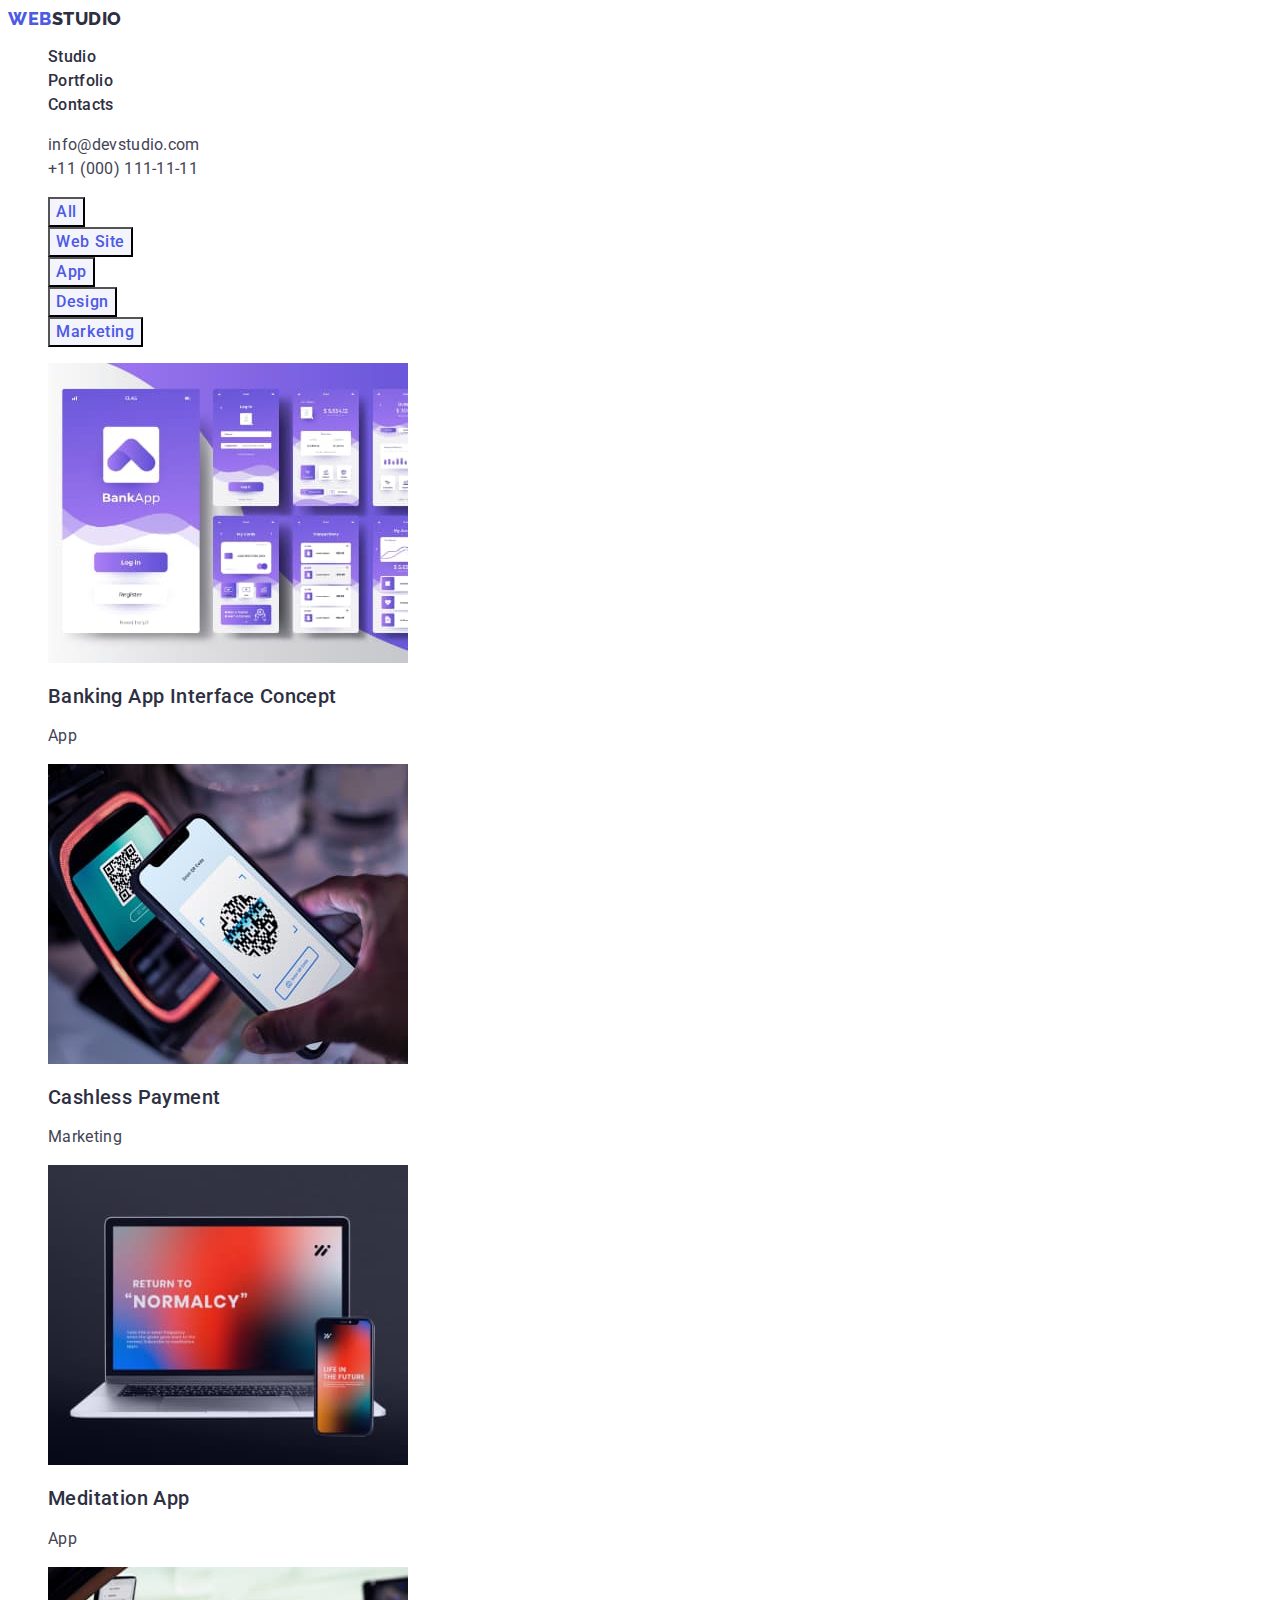
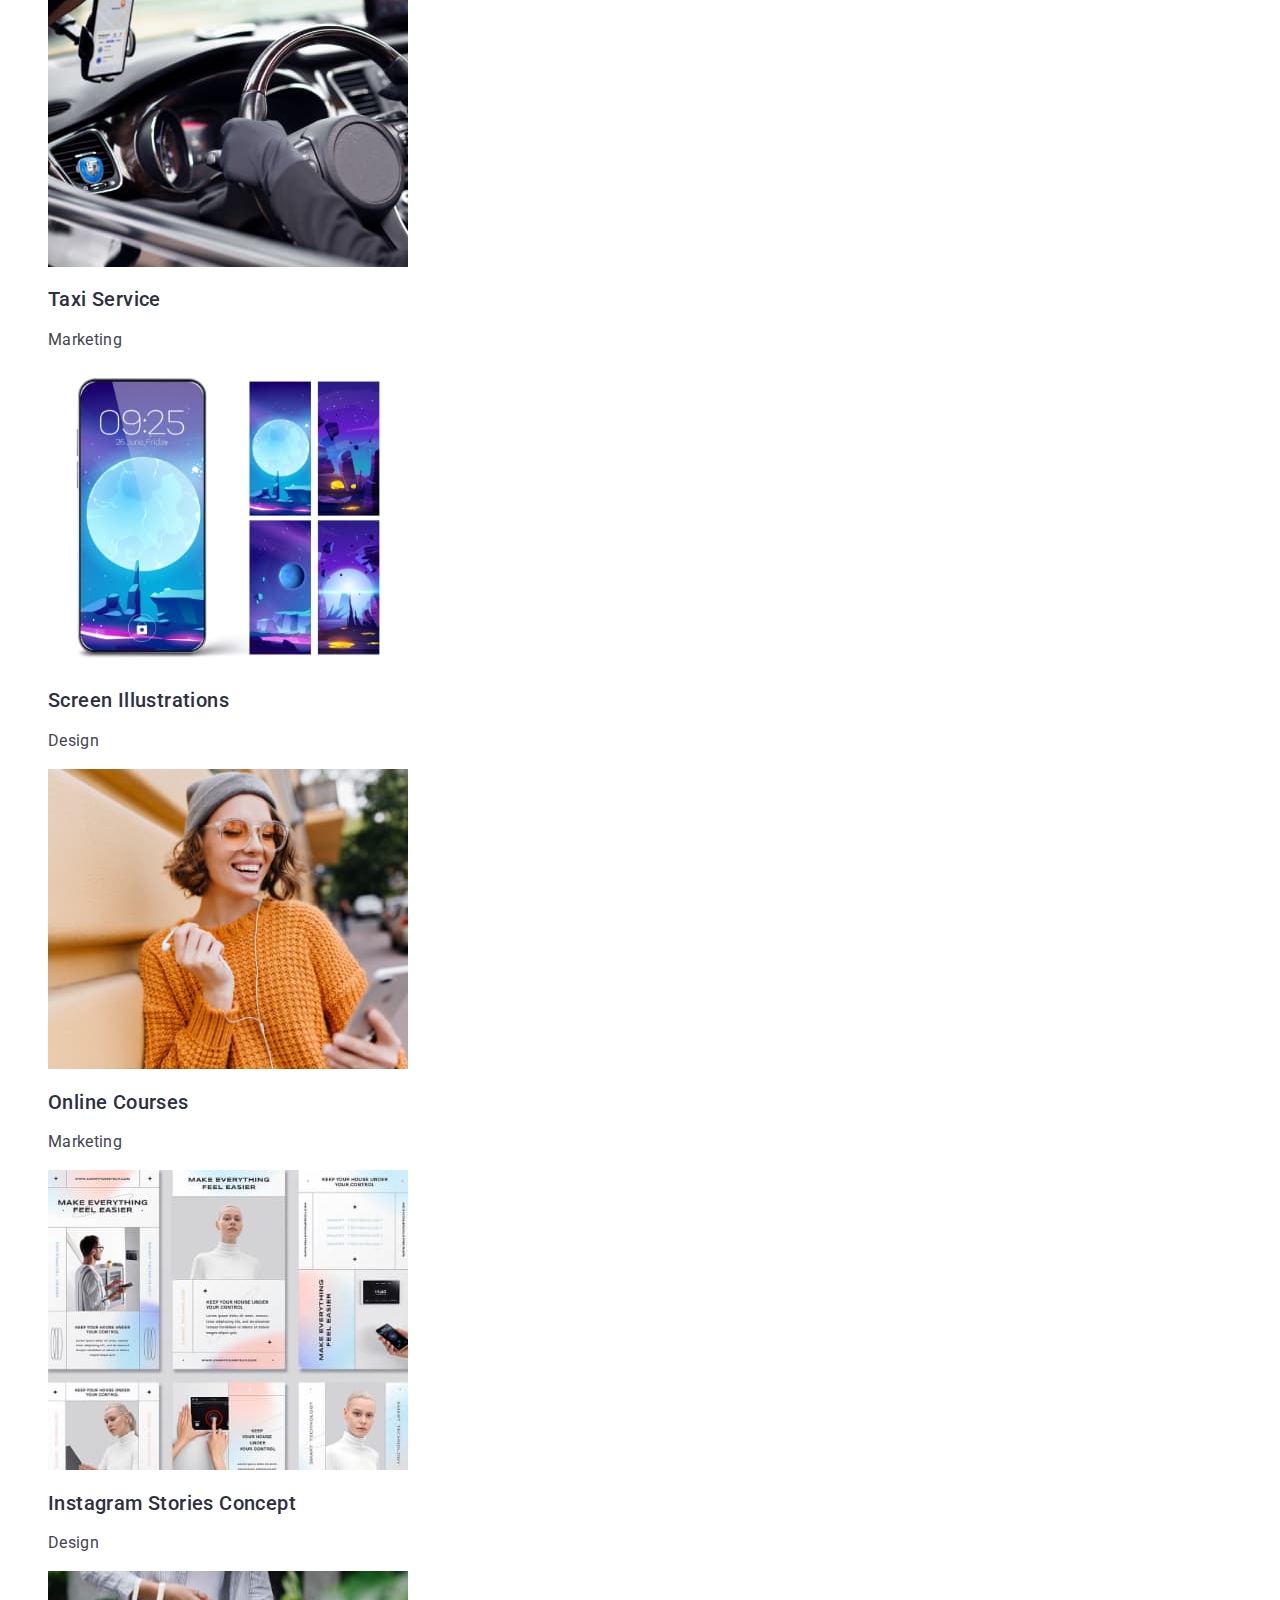
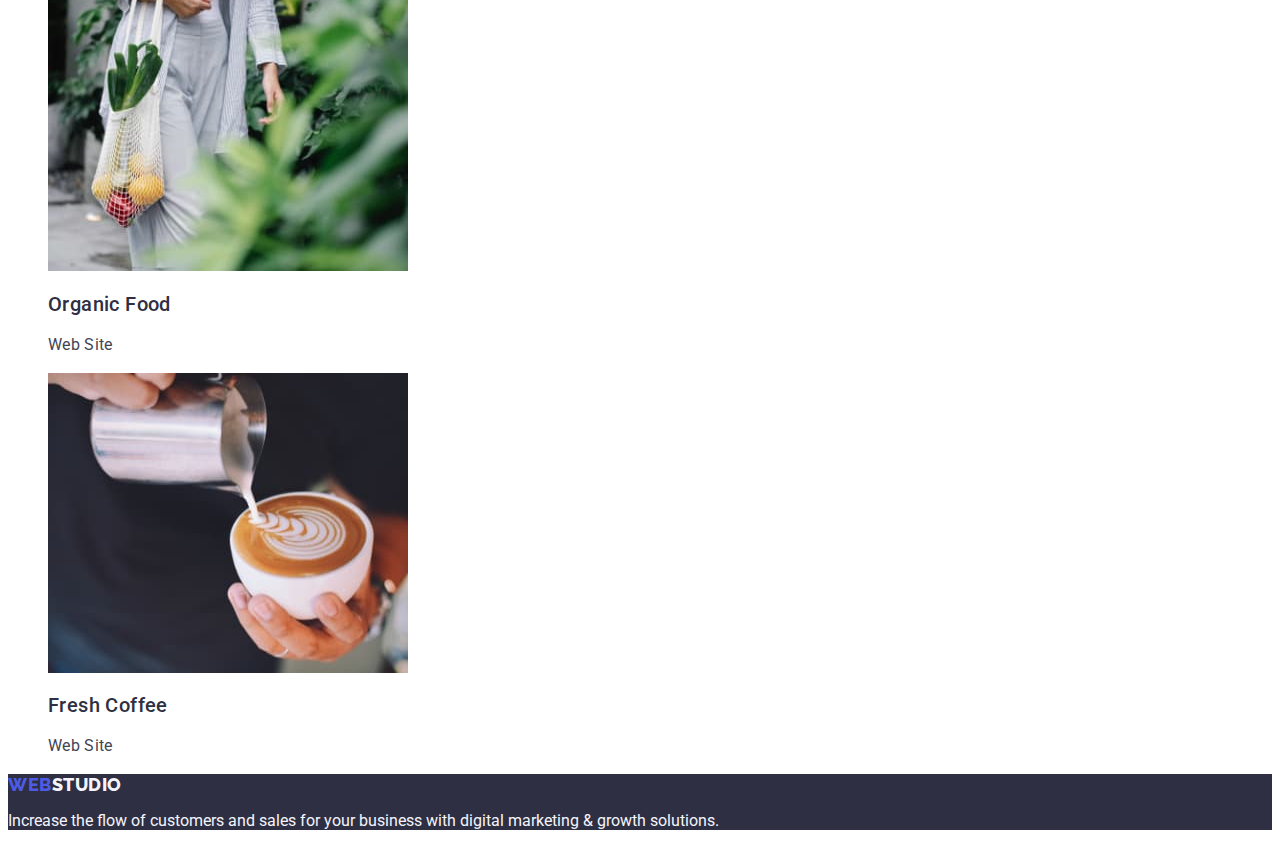
==== portfolio.html @ 3f7d2af2 "Initial commit" ====
<!DOCTYPE html>
<html lang="en">
<head>
    <meta charset="UTF-8">
    <meta http-equiv="X-UA-Compatible" content="IE=edge">
    <meta name="viewport" content="width=device-width, initial-scale=1.0">
    <title>Document</title>

    <link rel="preconnect" href="https://fonts.googleapis.com">
    <link rel="preconnect" href="https://fonts.gstatic.com" crossorigin>
    <link href="https://fonts.googleapis.com/css2?family=Raleway:wght@800&family=Roboto:wght@400;500;700;900&display=swap" rel="stylesheet">
    
    <link rel="stylesheet" href="./css/styles.css">
</head>

<body>

    <header class="page-header">
        <nav class="main-nav">
            <a class="logo-link link" href="./index.html">Web<span class="logo-text">Studio</span></a>

            <ul class="menu-list list">
                <li class="menu-item"><a class="link menu-link" href="./index.html">Studio</a></li>
                <li class="menu-item"><a class="link menu-link" href="./portfolio.html">Portfolio</a></li>
                <li class="menu-item"><a class="link menu-link" href="">Contacts</a></li>
            </ul>
        </nav>

        <address class="addres-list">
            <ul class="list">
                <li><a class="link link-addres" href="mailto:info@devstudio.com">info@devstudio.com</a></li>
                <li><a class="link link-addres" href="tel:+110001111111">+11 (000) 111-11-11</a></li>
            </ul>
        </address>


    </header>



        <main>

            <section class="main-port">

                <h1 class="main-title" hidden>Portfolio</h1>

                <ul class="list">
                    <li class="link">
                        <button type="button" class="but-port ">All</button>
                    </li>
                    <li class="link">
                        <button type="button" class="but-port ">Web Site</button>
                    </li>
                    <li class="link">
                        <button type="button" class="but-port ">App</button>
                    </li>
                    <li class="link">
                        <button type="button" class="but-port ">Design</button>
                    </li>
                    <li class="link">
                        <button type="button" class="but-port ">Marketing</button>
                    </li>
                </ul>

                <ul class="list">
                    
                    <li class="link">
                        <a class="link" href="">
                            <img src="./images/portfolio/bank.jpg" alt="bank-app" width="360" height="300">
                            <h2 class="sub-title-text">Banking App Interface Concept</h2>
                            <p class="par">App</p>
                        </a>
                    </li>                

                    <li  class="link">
                        <a class="link" href="">
                            <img src="./images/portfolio/payment.jpg" alt="nfc-pay" width="360">
                            <h2 class="sub-title-text">Cashless Payment</h2>
                            <p class="par">Marketing</p>
                        </a>
                    </li>

                    <li class="link">
                        <a class="link" href="">
                            <img src="./images/portfolio/laptop.jpg" alt="laptop" width="360">
                            <h2 class="sub-title-text">Meditation App</h2>
                            <p class="par">App</p>
                        </a>
                    </li>

                    <li class="link">
                        <a class="link" href="">
                            <img src="./images/portfolio/car.jpg" alt="car" width="360">
                            <h2 class="sub-title-text">Taxi Service</h2>
                            <p class="par">Marketing</p>
                        </a>
                    </li>

                    <li class="link">
                        <a class="link" href="">
                            <img src="./images/portfolio/screens.jpg" alt="screen" width="360">
                            <h2 class="sub-title-text">Screen Illustrations</h2>
                            <p class="par">Design</p>
                        </a>
                    </li>

                    <li class="link">
                        <a class="link" href="">
                            <img src="./images/portfolio/wooman.jpg" alt="wooman" width="360">
                            <h2 class="sub-title-text">Online Courses</h2>
                            <p class="par">Marketing</p>
                        </a>
                    </li>
                    
                    <li class="link">
                        <a class="link" href="">
                            <img src="./images/portfolio/stories.jpg" alt="stories" width="360">
                            <h2 class="sub-title-text">Instagram Stories Concept</h2>
                            <p class="par">Design</p>
                        </a>
                    </li>

                    <li class="link">
                        <a class="link" href="">
                            <img src="./images/portfolio/food.jpg" alt="organic-food" width="360">
                            <h2 class="sub-title-text">Organic Food</h2>
                            <p class="par">Web Site</p>
                        </a>
                    </li>

                    <li class="link">
                        <a class="link" href="">
                            <img src="./images/portfolio/cofe.jpg" alt="cofee" width="360">
                            <h2 class="sub-title-text">Fresh Coffee</h2>
                            <p class="par">Web Site</p>
                        </a>
                    </li>
                </ul>
            </section>

        </main>

        <footer class="foot">
            <a class="logo-link link" href="./index.html">Web<span class="logotext">Studio</span></a>
            <p class="par-f">Increase the flow of customers and sales for your business with digital marketing & growth
                solutions.</p>
        </footer>

    </body>
</html>
---- css/styles.css ----
.list {
    list-style: none;
} 

.link {
text-decoration: none;
}

body {
    font-family: "Roboto", sans-serif;
    color: #434455;
}

.page-header {

}

.main-nav {

}

.logo-link {
    font-family: "Raleway", sans-serif;
    font-weight: 800;
    font-size: 18px;
    line-height: 1.17;
    letter-spacing: 0.03em;
    text-transform: uppercase;
    color: #4D5AE5;
}

.logo-text {
    color: #2e2f42;
}

.menu-list {

}

.menu-item {
    color: #2e2f42;
    font-weight: 500;
    line-height: 1.5;
    letter-spacing: 0.02em;

}

.menu-link {
    color: #2e2f42;
    
    }

.menu-link:hover,
.menu-link:focus {
    color: #404bbf;
}

.addres-list {
    font-style: normal;
}

.link-addres {
    font-size: 16px;
    line-height: 1.5;
    letter-spacing: 0.02em;
    color: #434455;
    ;
}

.link-addres:hover,
.link-addres:focus {
    color: #404bbf;
}

.hero {
    background-color: #2e2f42;
}

.main-title {
    font-size: 56px;
    line-height: 1.07;
    text-align: center;
    letter-spacing: 0.02em;
    color: #ffffff;
}

.order-btn {
    font-family: "Roboto", sans-serif;
    font-weight: 500;
    font-size: 16px;
    line-height: 1.5;
    letter-spacing: 0.04em;
    color: #ffffff;
    cursor: pointer;
    background: #4D5AE5;
}

.order-btn:hover,
.order-btn:focus {
    color: #404BBF; 
}

.sub-title {
    font-size: 36px;
    line-height: 1.11;
    text-align: center;
    letter-spacing: 0.02em;
    text-transform: capitalize;
    color: #2e2f42;

}

.sub-title-text {
    font-weight: 500;
    font-size: 20px;
    line-height: 1.2;
    letter-spacing: 0.02em;
    color: #2e2f42;
}

.par {
    font-size: 16px;
    line-height: 1.5;
    letter-spacing: 0.02em;
    color: #434455;
}

.section-team {
    background-color: #F4F4FD
}

.list-team {
    background-color: #FFFFFF
}

.foot {
    background-color: #2e2f42;
}

.logotext {
    color: #f4f4fd;
}

.par-f {
    color: #f4f4fd;
}

.main-port {

}

.but-port {
    font-family: "Roboto", sans-serif;
    font-weight: 500;
    font-size: 16px;
    line-height: 1.5;
    letter-spacing: 0.04em;
    color: #4d5ae5;
    cursor: pointer;
    background-color: #F4F4FD;
}

.but-port:hover,
.but-port:focus {
    color: #FFFFFF;
    background-color: #404BBF;
}
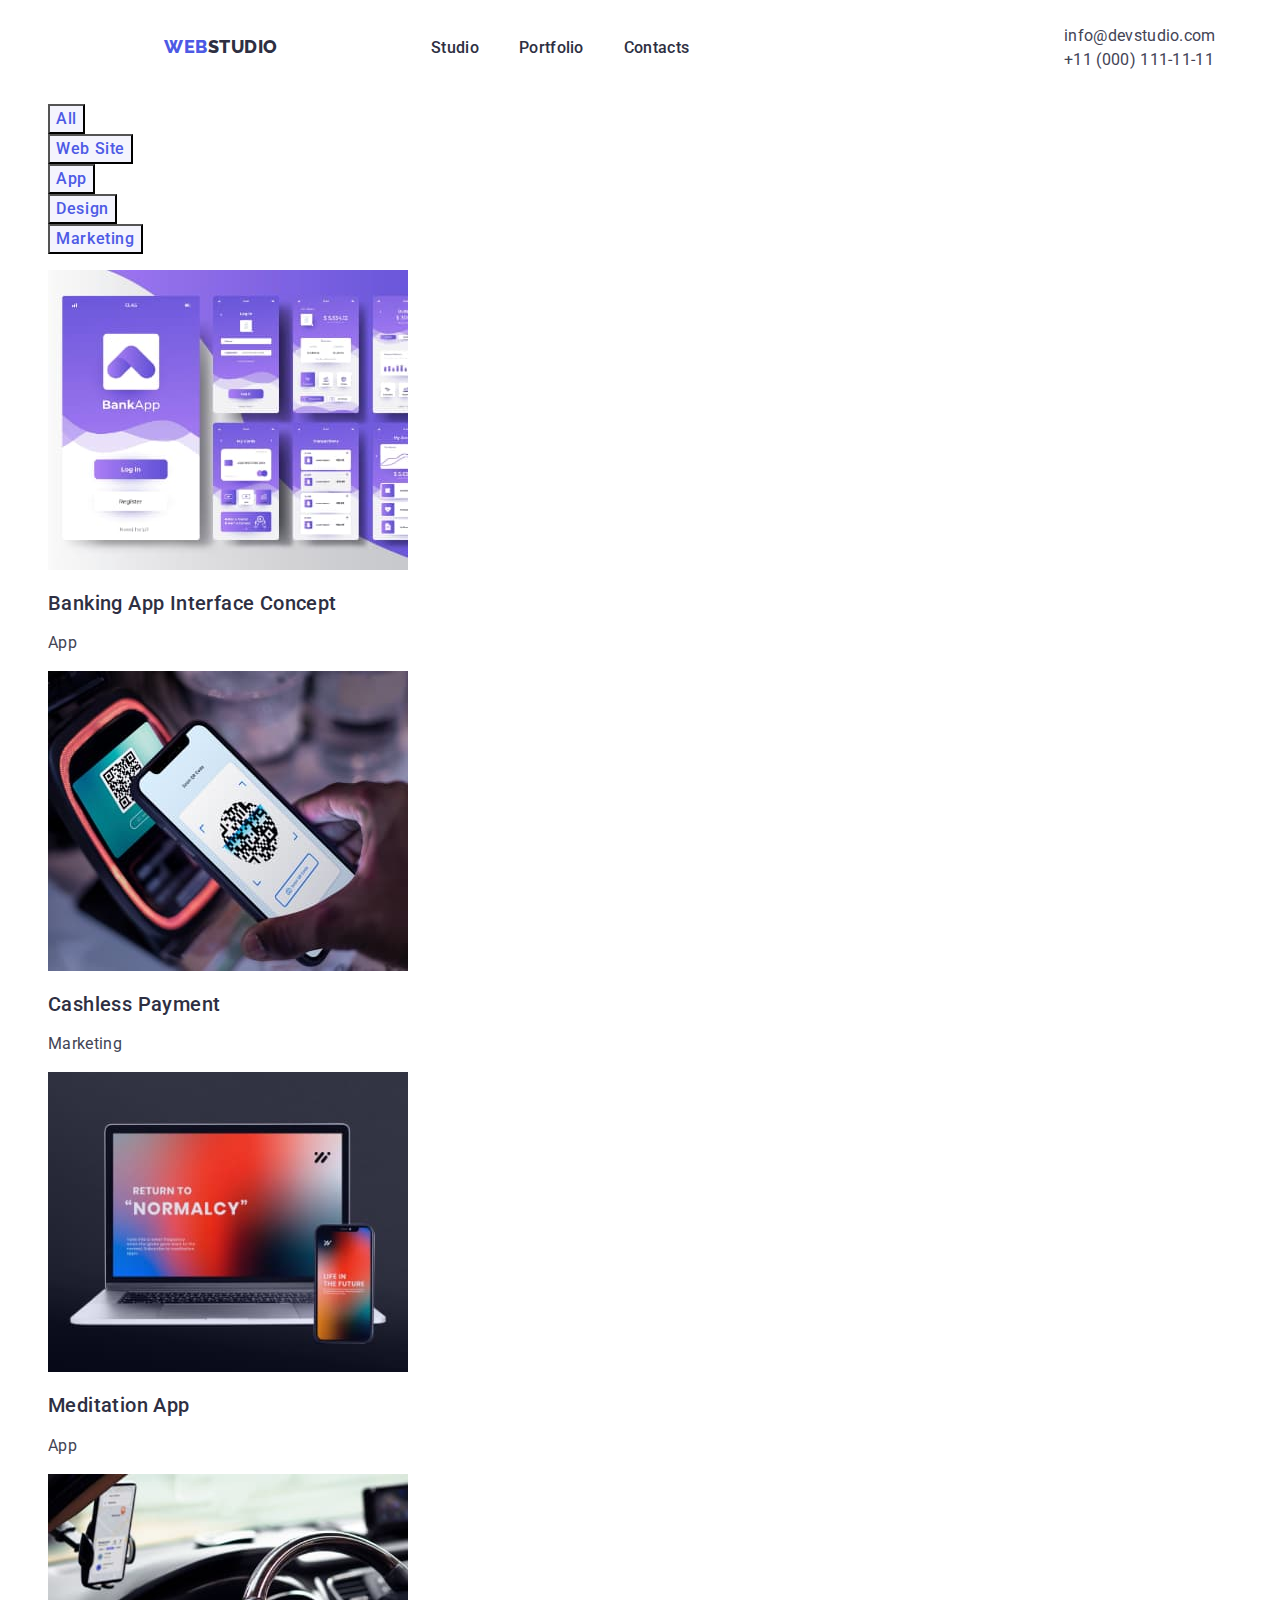
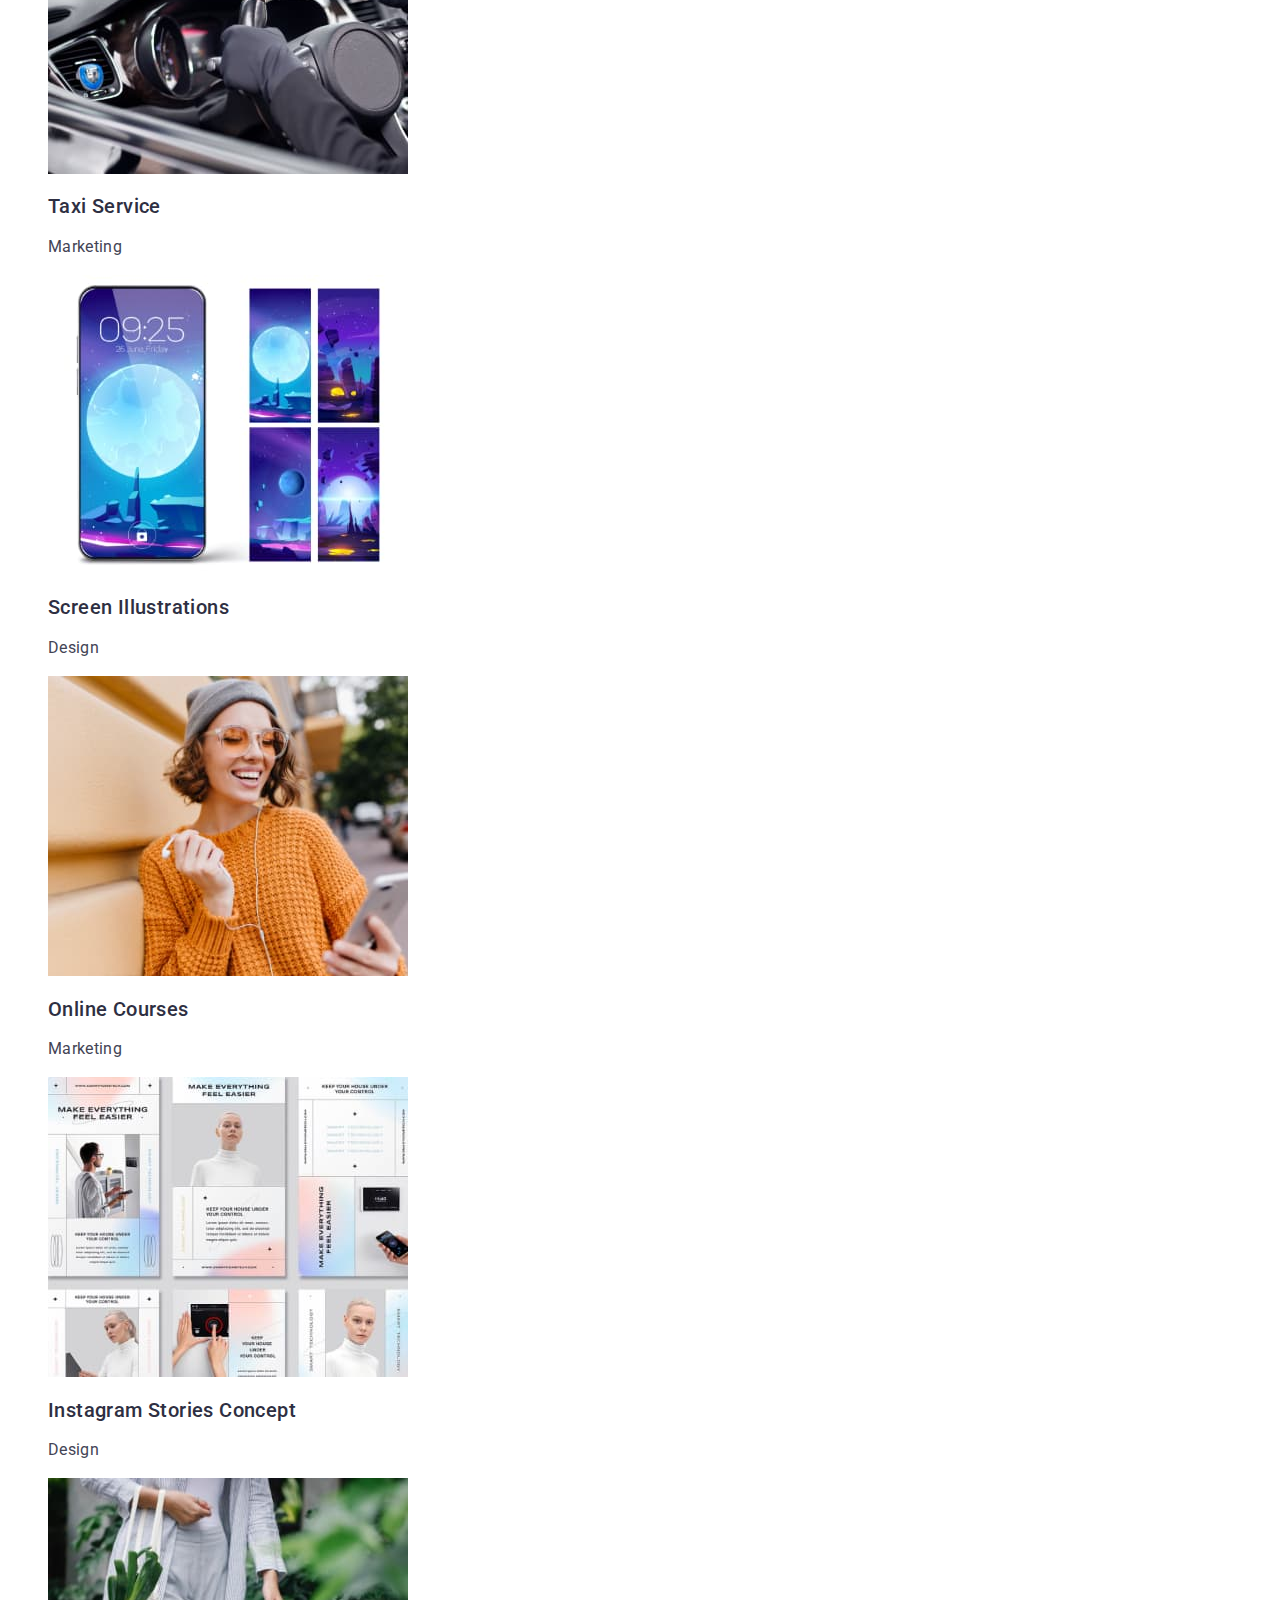
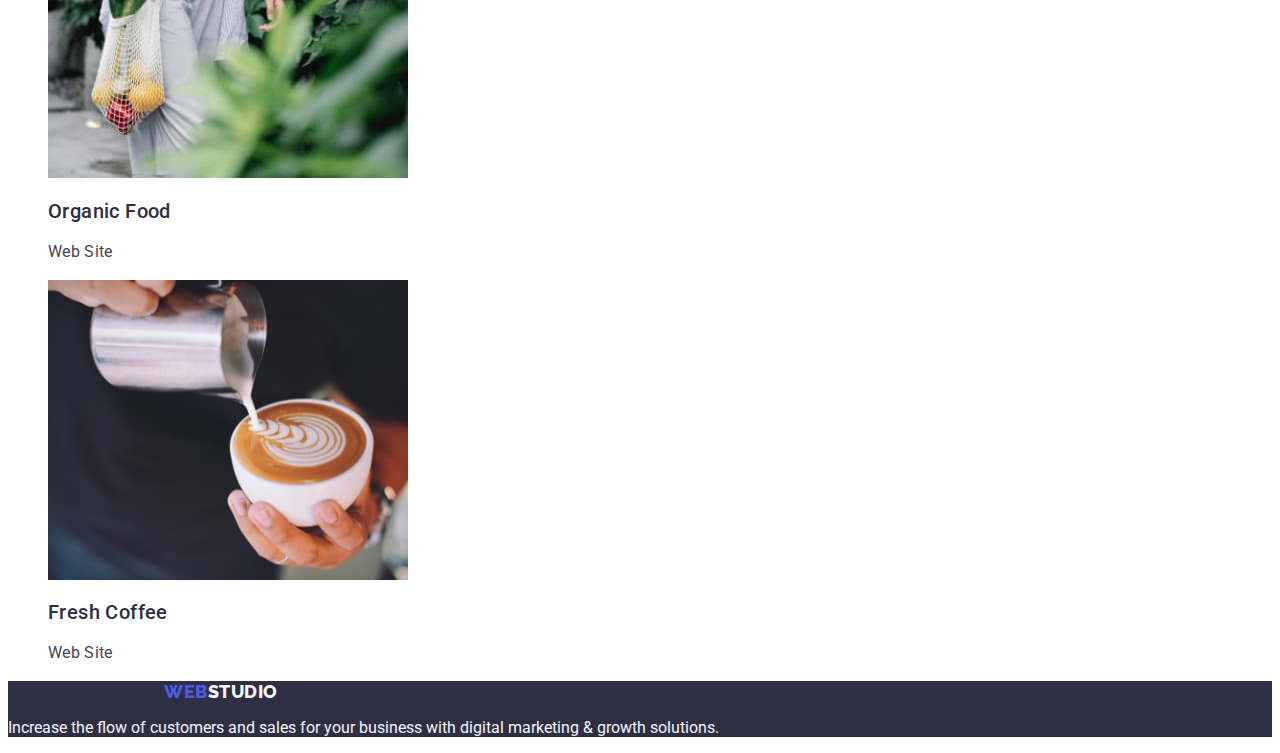
==== commit fc8464d3: "edit" ====
--- a/portfolio.html
+++ b/portfolio.html
@@ -11,6 +11,7 @@
     <link href="https://fonts.googleapis.com/css2?family=Raleway:wght@800&family=Roboto:wght@400;500;700;900&display=swap" rel="stylesheet">
     
     <link rel="stylesheet" href="./css/styles.css">
+    <link rel="stylesheet" href="node_modules/modern-normalize/modern-normalize.css">
 </head>
 
 <body>
--- a/css/styles.css
+++ b/css/styles.css
@@ -6,18 +6,27 @@
 text-decoration: none;
 }
 
+.container {
+height: 1158px;
+
+}
+
 body {
     font-family: "Roboto", sans-serif;
     color: #434455;
 }
 
-.page-header {
-
+.page-header { 
+    display: flex;
+    align-items: center;
 }
 
 .main-nav {
-
-}
+    display: flex;
+    
+}
+
+
 
 .logo-link {
     font-family: "Raleway", sans-serif;
@@ -27,6 +36,11 @@
     letter-spacing: 0.03em;
     text-transform: uppercase;
     color: #4D5AE5;
+    width: 115px;
+    height: 24px;
+    margin: 24px 0px 24px 156px;
+    margin-right: 76px;
+    margin-left: 156px;
 }
 
 .logo-text {
@@ -34,16 +48,26 @@
 }
 
 .menu-list {
-
-}
+    display: flex;
+    margin: auto;
+    width: 261px;
+    height: 24px;
+    padding: 24px 0px 24px 76px;
+    align-self: center;
+    }
+
 
 .menu-item {
     color: #2e2f42;
     font-weight: 500;
     line-height: 1.5;
     letter-spacing: 0.02em;
-
-}
+}
+
+.menu-item:not(:last-child) {
+    margin-right: 40px;
+}
+
 
 .menu-link {
     color: #2e2f42;
@@ -57,6 +81,13 @@
 
 .addres-list {
     font-style: normal;
+    display: flex;    
+    margin-left: 332px;
+}
+
+.list-adress {
+    display: flex;
+
 }
 
 .link-addres {
@@ -74,6 +105,9 @@
 
 .hero {
     background-color: #2e2f42;
+    height: 600px;
+    width: 1440px;
+
 }
 
 .main-title {
@@ -82,6 +116,10 @@
     text-align: center;
     letter-spacing: 0.02em;
     color: #ffffff;
+    height: 120px;
+    width: 496px;
+    padding-top: 188px;
+    padding-left: 472px;
 }
 
 .order-btn {
@@ -93,6 +131,8 @@
     color: #ffffff;
     cursor: pointer;
     background: #4D5AE5;
+    margin-top: 48px;
+    margin-left: 636px;
 }
 
 .order-btn:hover,
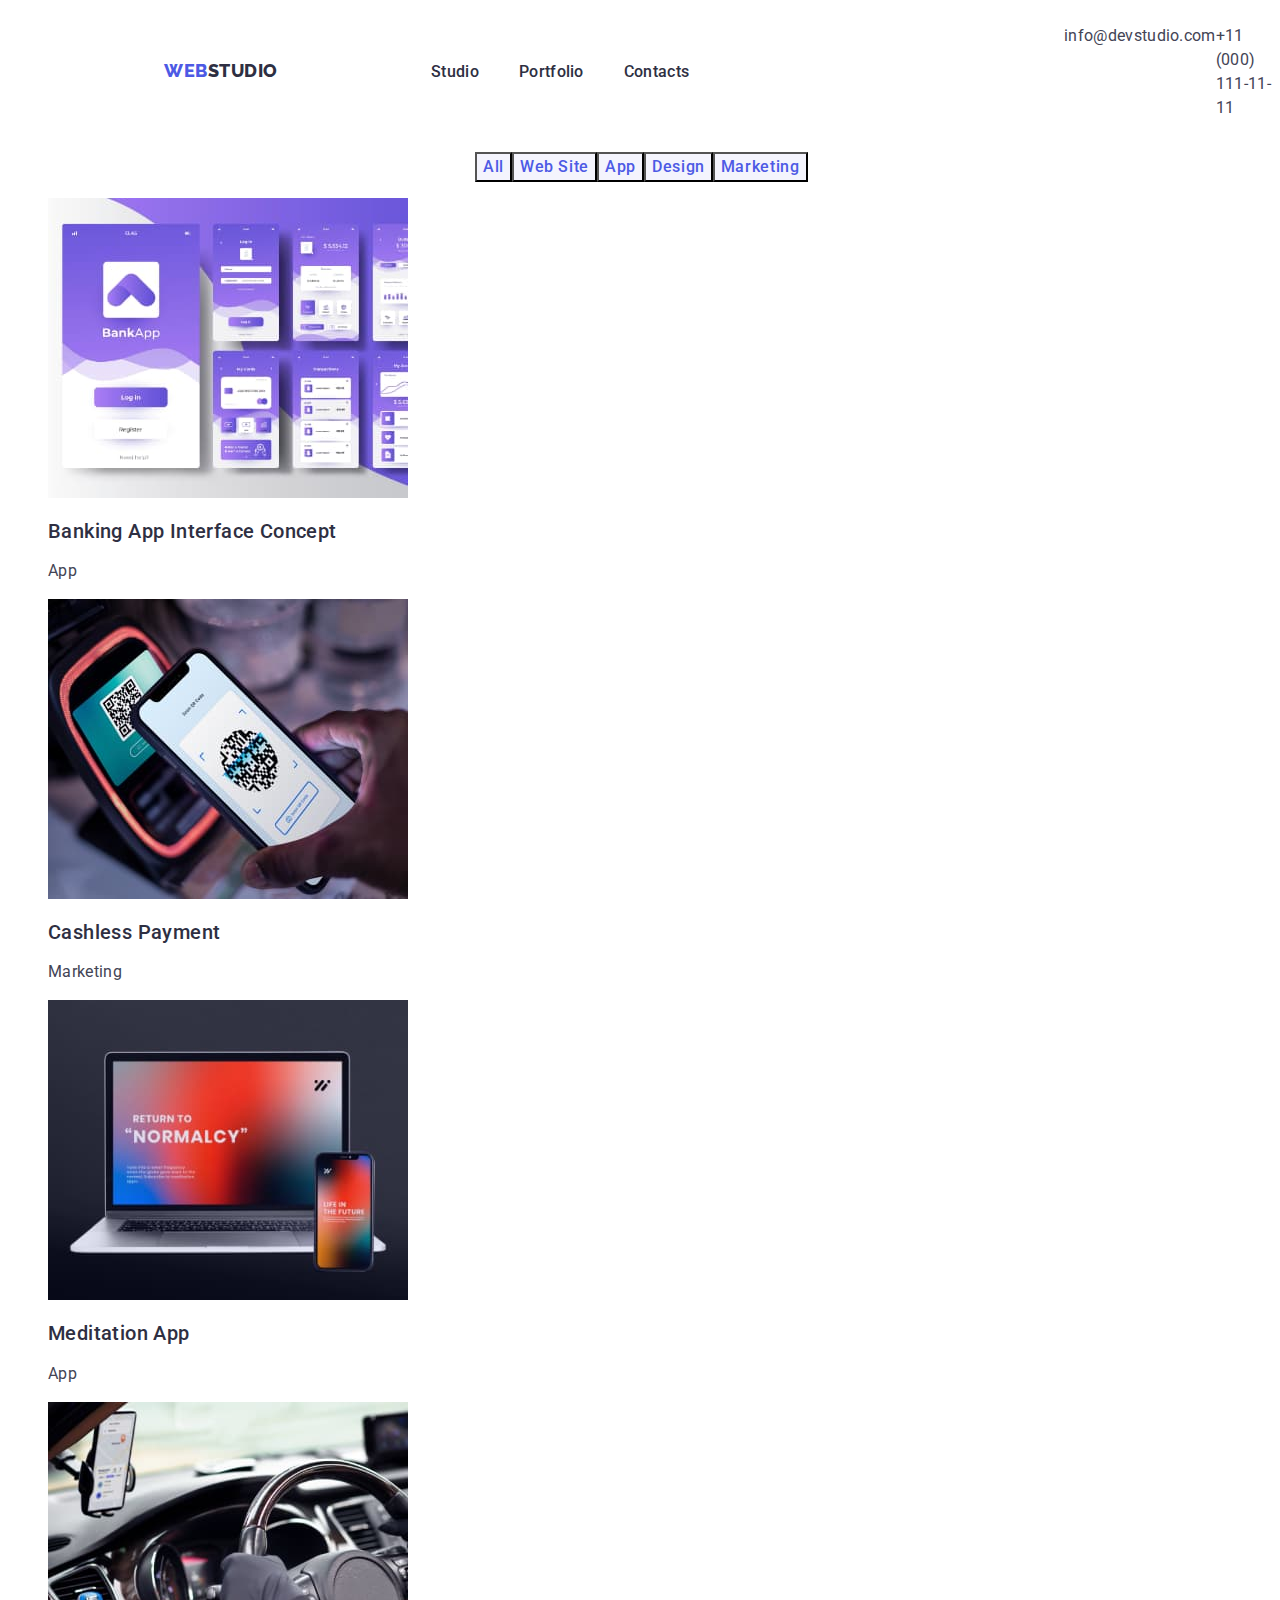
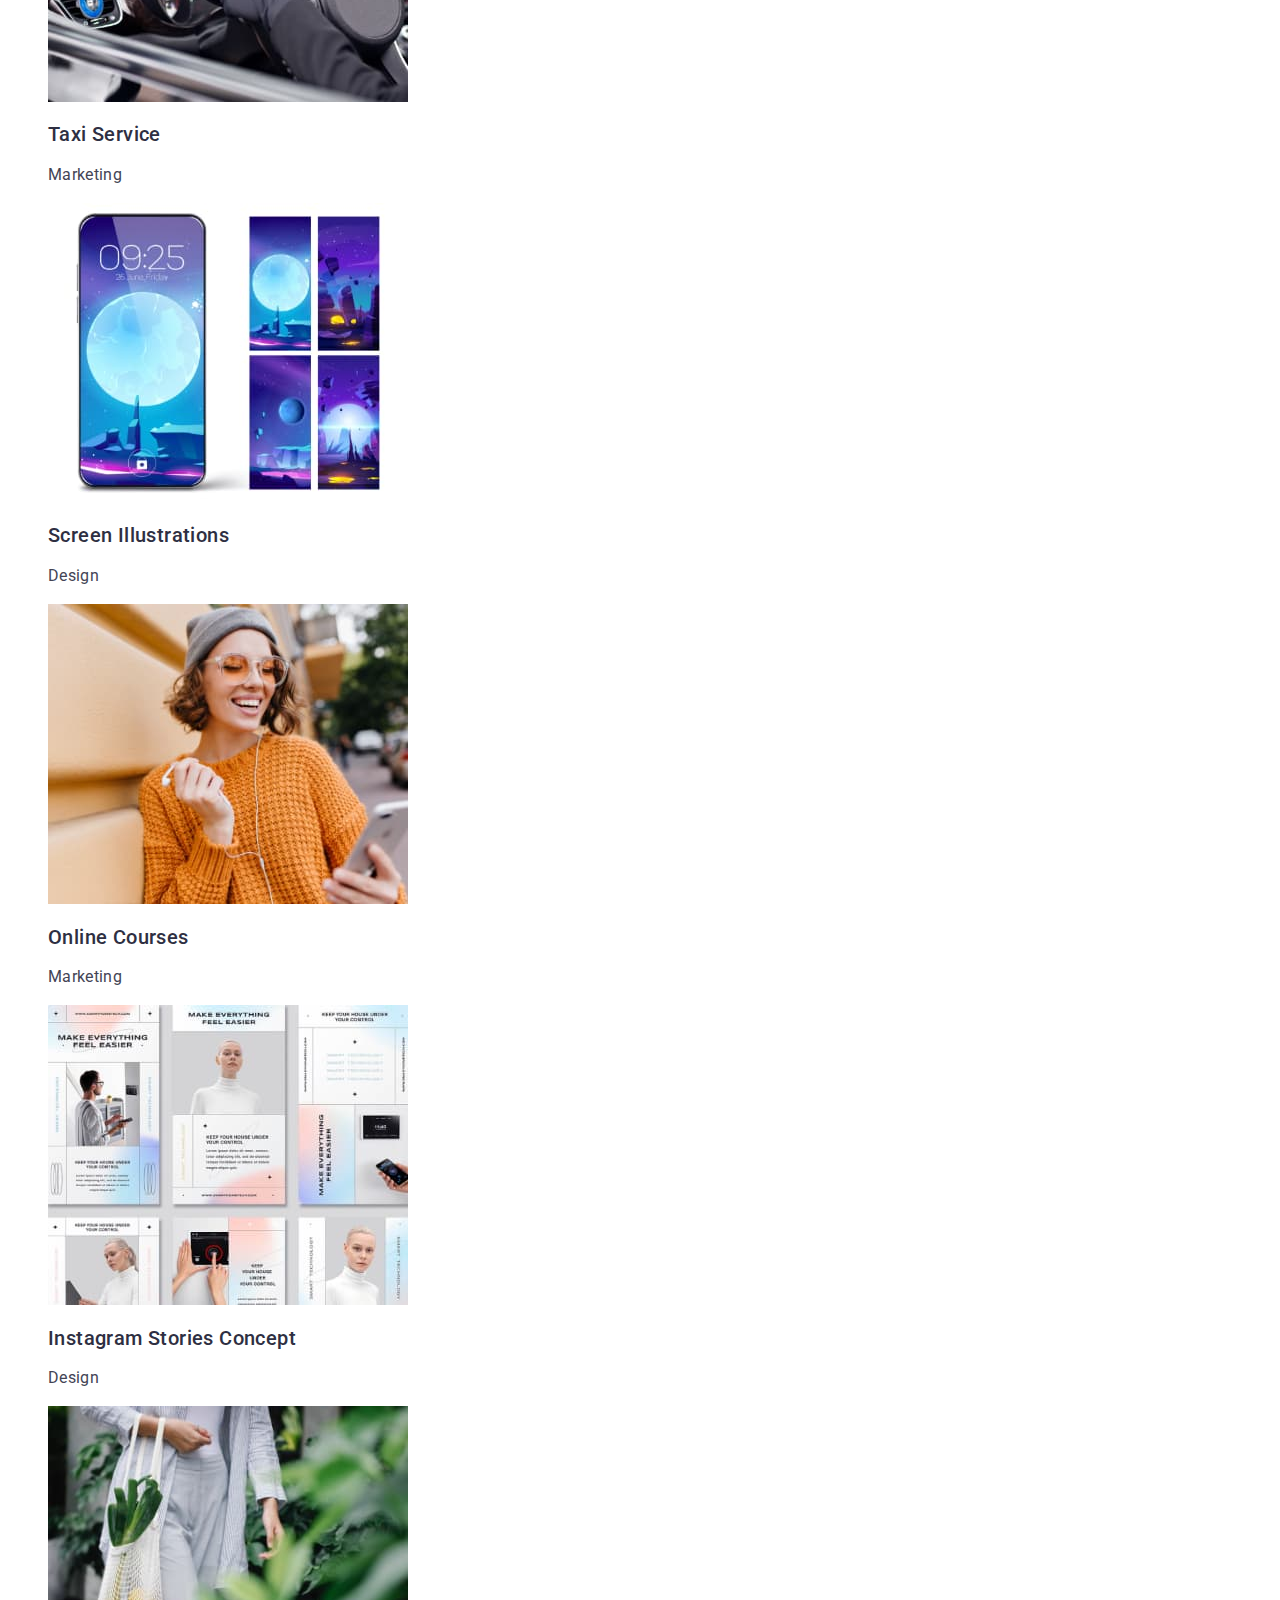
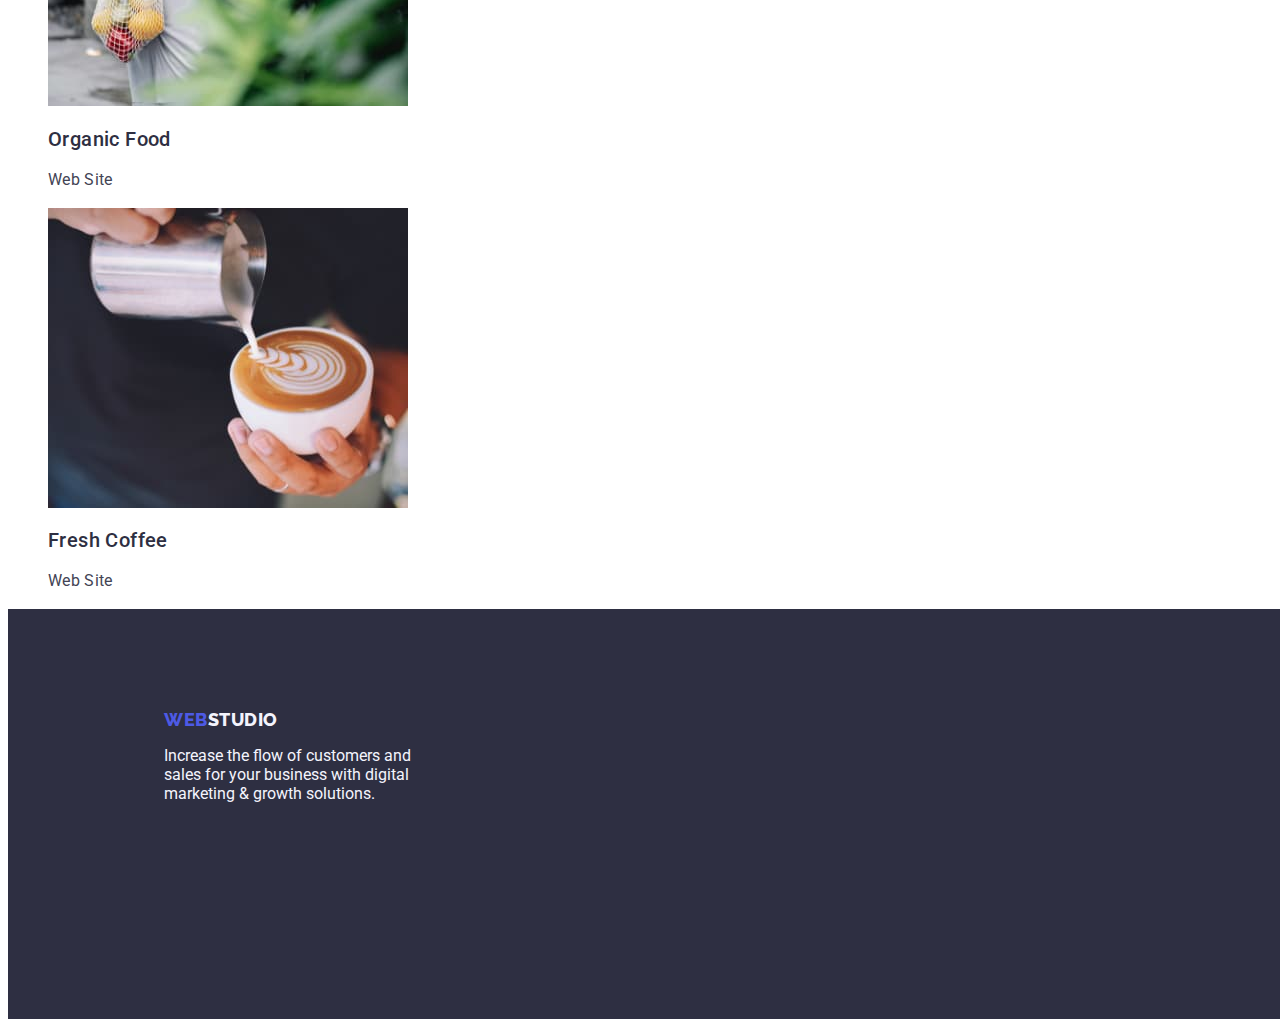
==== commit 37ab609c: "edit" ====
--- a/portfolio.html
+++ b/portfolio.html
@@ -14,28 +14,28 @@
     <link rel="stylesheet" href="node_modules/modern-normalize/modern-normalize.css">
 </head>
 
-<body>
+<body class="container">
 
-    <header class="page-header">
-        <nav class="main-nav">
-            <a class="logo-link link" href="./index.html">Web<span class="logo-text">Studio</span></a>
+<header class="page-header">
+    <nav class="main-nav">
+        <a class="logo-link link" href="./index.html">Web<span style="color: #2e2f42;">Studio</span></a>
 
-            <ul class="menu-list list">
-                <li class="menu-item"><a class="link menu-link" href="./index.html">Studio</a></li>
-                <li class="menu-item"><a class="link menu-link" href="./portfolio.html">Portfolio</a></li>
-                <li class="menu-item"><a class="link menu-link" href="">Contacts</a></li>
-            </ul>
-        </nav>
+        <ul class="menu-list list">
+            <li class="menu-item"><a class="link menu-link" href="./index.html">Studio</a></li>
+            <li class="menu-item"><a class="link menu-link" href="./portfolio.html">Portfolio</a></li>
+            <li class="menu-item"><a class="link menu-link" href="">Contacts</a></li>
+        </ul>
+    </nav>
 
-        <address class="addres-list">
-            <ul class="list">
-                <li><a class="link link-addres" href="mailto:info@devstudio.com">info@devstudio.com</a></li>
-                <li><a class="link link-addres" href="tel:+110001111111">+11 (000) 111-11-11</a></li>
-            </ul>
-        </address>
+    <address class="addres-list">
+        <ul class="list-adress list">
+            <li><a class="link link-addres" href="mailto:info@devstudio.com">info@devstudio.com</a></li>
+            <li><a class="link link-addres" href="tel:+110001111111">+11 (000) 111-11-11</a></li>
+        </ul>
+    </address>
 
 
-    </header>
+</header>
 
 
 
@@ -45,21 +45,21 @@
 
                 <h1 class="main-title" hidden>Portfolio</h1>
 
-                <ul class="list">
-                    <li class="link">
-                        <button type="button" class="but-port ">All</button>
+                <ul class="list button-list">
+                    <li class="link link-buttons">
+                        <button type="button" class="but-port">All</button>
                     </li>
                     <li class="link">
-                        <button type="button" class="but-port ">Web Site</button>
+                        <button type="button" class="but-port">Web Site</button>
                     </li>
                     <li class="link">
-                        <button type="button" class="but-port ">App</button>
+                        <button type="button" class="but-port">App</button>
                     </li>
                     <li class="link">
-                        <button type="button" class="but-port ">Design</button>
+                        <button type="button" class="but-port">Design</button>
                     </li>
                     <li class="link">
-                        <button type="button" class="but-port ">Marketing</button>
+                        <button type="button" class="but-port">Marketing</button>
                     </li>
                 </ul>
 
--- a/css/styles.css
+++ b/css/styles.css
@@ -140,6 +140,32 @@
     color: #404BBF; 
 }
 
+.section-list {
+    padding-left: 156px;
+    padding-top: 120px;
+    height: 104px;
+    width: 1128px;
+}
+
+.future-list {
+    display: flex;
+}
+
+.future-list-item {
+    width: 264px;
+}
+
+.future-list-item:not(:last-child) {
+    margin-right: 24px;
+}
+
+.pic-section {
+    height: 412px;
+    width: 1128px;
+    padding-top: 120px;
+}
+
+
 .sub-title {
     font-size: 36px;
     line-height: 1.11;
@@ -147,7 +173,11 @@
     letter-spacing: 0.02em;
     text-transform: capitalize;
     color: #2e2f42;
-
+    }
+
+.sub-title-pic {
+    width: 324px;
+    margin-left: 559px;
 }
 
 .sub-title-text {
@@ -156,7 +186,24 @@
     line-height: 1.2;
     letter-spacing: 0.02em;
     color: #2e2f42;
-}
+    
+}
+
+.pic-list{
+    display: flex;
+    margin-top: 72px;
+    padding-left: 156px;
+}
+
+.pic-list-item {
+    width: 360px;
+    height: 300px;
+}
+
+.pic-list-item:not(:last-child) {
+    margin-right: 24px;
+}
+
 
 .par {
     font-size: 16px;
@@ -166,15 +213,46 @@
 }
 
 .section-team {
-    background-color: #F4F4FD
+    background-color: #F4F4FD;
+    width: 1440px;
+    height: 732px;
+}
+
+.sub-title-team {
+    height: 40px;
+    width: 163px;
+    padding-top: 120px;
+    padding-left: 639px;
 }
 
 .list-team {
-    background-color: #FFFFFF
+    display: flex;
+    padding-left: 156px;
+    margin: 0px;
+}
+
+.list-team-item {
+    display: block;
+    background-color: #FFFFFF;
+    width: 264px;
+}
+
+.list-team-item:not(:last-child) {
+    margin-right: 24px;
 }
 
 .foot {
     background-color: #2e2f42;
+    width: 1440px;
+    height: 310px;
+    padding-top: 100px;
+}
+
+.logo-link-footer {
+    margin-left: 156px;
+    margin-top: 100px;
+    height: auto;
+    width: auto;
 }
 
 .logotext {
@@ -183,6 +261,10 @@
 
 .par-f {
     color: #f4f4fd;
+    width: 264px;
+    height: 72px;
+    margin-left: 156px;
+    margin-top: 16px;
 }
 
 .main-port {
@@ -205,3 +287,12 @@
     color: #FFFFFF;
     background-color: #404BBF;
 }
+
+.button-list {
+    display: flex;
+    margin-left: 427px;
+}
+
+.but-port:not(:last-child) {
+    margin-right: 24px;
+}
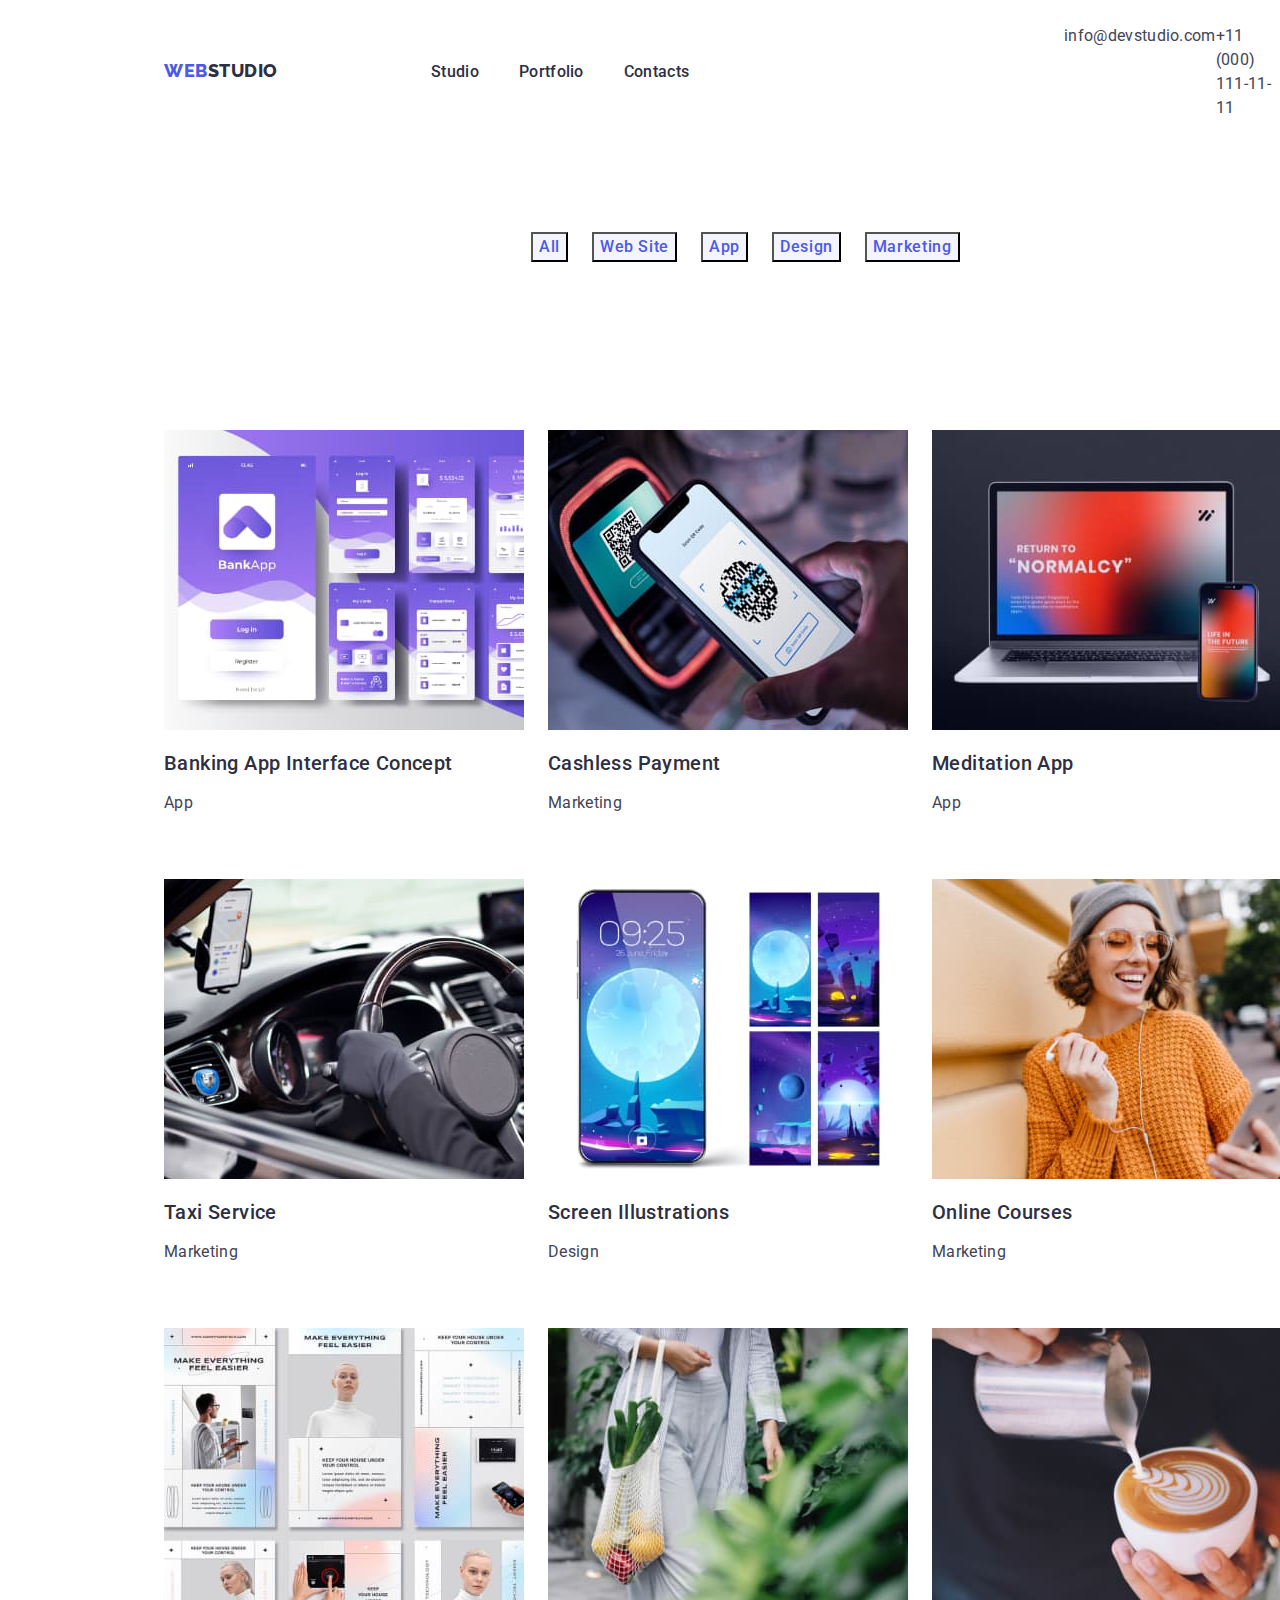
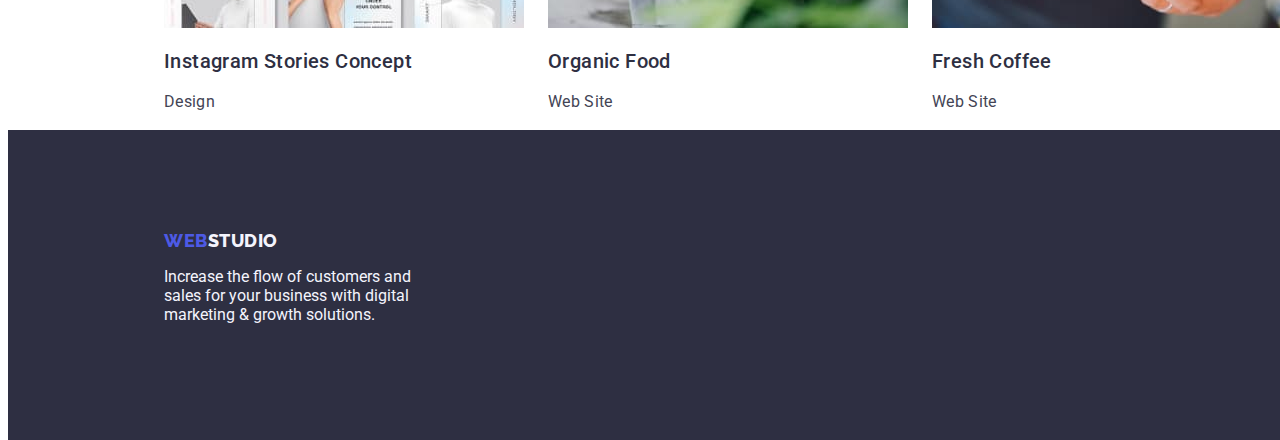
==== commit 9a54a703: "edit" ====
--- a/portfolio.html
+++ b/portfolio.html
@@ -49,23 +49,23 @@
                     <li class="link link-buttons">
                         <button type="button" class="but-port">All</button>
                     </li>
-                    <li class="link">
+                    <li class="link link-buttons">
                         <button type="button" class="but-port">Web Site</button>
                     </li>
-                    <li class="link">
+                    <li class="link link-buttons">
                         <button type="button" class="but-port">App</button>
                     </li>
-                    <li class="link">
+                    <li class="link link-buttons">
                         <button type="button" class="but-port">Design</button>
                     </li>
-                    <li class="link">
+                    <li class="link link-buttons">
                         <button type="button" class="but-port">Marketing</button>
                     </li>
                 </ul>
 
-                <ul class="list">
+                <ul class="list list-port">
                     
-                    <li class="link">
+                    <li class="link link-port">
                         <a class="link" href="">
                             <img src="./images/portfolio/bank.jpg" alt="bank-app" width="360" height="300">
                             <h2 class="sub-title-text">Banking App Interface Concept</h2>
@@ -73,65 +73,65 @@
                         </a>
                     </li>                
 
-                    <li  class="link">
+                    <li  class="link link-port">
                         <a class="link" href="">
-                            <img src="./images/portfolio/payment.jpg" alt="nfc-pay" width="360">
+                            <img src="./images/portfolio/payment.jpg" alt="nfc-pay" width="360" height="300">
                             <h2 class="sub-title-text">Cashless Payment</h2>
                             <p class="par">Marketing</p>
                         </a>
                     </li>
 
-                    <li class="link">
+                    <li class="link link-port">
                         <a class="link" href="">
-                            <img src="./images/portfolio/laptop.jpg" alt="laptop" width="360">
+                            <img src="./images/portfolio/laptop.jpg" alt="laptop" width="360" height="300">
                             <h2 class="sub-title-text">Meditation App</h2>
                             <p class="par">App</p>
                         </a>
                     </li>
 
-                    <li class="link">
+                    <li class="link link-port">
                         <a class="link" href="">
-                            <img src="./images/portfolio/car.jpg" alt="car" width="360">
+                            <img src="./images/portfolio/car.jpg" alt="car" width="360" height="300">
                             <h2 class="sub-title-text">Taxi Service</h2>
                             <p class="par">Marketing</p>
                         </a>
                     </li>
 
-                    <li class="link">
+                    <li class="link link-port">
                         <a class="link" href="">
-                            <img src="./images/portfolio/screens.jpg" alt="screen" width="360">
+                            <img src="./images/portfolio/screens.jpg" alt="screen" width="360" height="300">
                             <h2 class="sub-title-text">Screen Illustrations</h2>
                             <p class="par">Design</p>
                         </a>
                     </li>
 
-                    <li class="link">
+                    <li class="link link-port">
                         <a class="link" href="">
-                            <img src="./images/portfolio/wooman.jpg" alt="wooman" width="360">
+                            <img src="./images/portfolio/wooman.jpg" alt="wooman" width="360" height="300">
                             <h2 class="sub-title-text">Online Courses</h2>
                             <p class="par">Marketing</p>
                         </a>
                     </li>
                     
-                    <li class="link">
+                    <li class="link link-port">
                         <a class="link" href="">
-                            <img src="./images/portfolio/stories.jpg" alt="stories" width="360">
+                            <img src="./images/portfolio/stories.jpg" alt="stories" width="360" height="300">
                             <h2 class="sub-title-text">Instagram Stories Concept</h2>
                             <p class="par">Design</p>
                         </a>
                     </li>
 
-                    <li class="link">
+                    <li class="link link-port">
                         <a class="link" href="">
-                            <img src="./images/portfolio/food.jpg" alt="organic-food" width="360">
+                            <img src="./images/portfolio/food.jpg" alt="organic-food" width="360" height="300">
                             <h2 class="sub-title-text">Organic Food</h2>
                             <p class="par">Web Site</p>
                         </a>
                     </li>
 
-                    <li class="link">
+                    <li class="link link-port">
                         <a class="link" href="">
-                            <img src="./images/portfolio/cofe.jpg" alt="cofee" width="360">
+                            <img src="./images/portfolio/cofe.jpg" alt="cofee" width="360" height="300">
                             <h2 class="sub-title-text">Fresh Coffee</h2>
                             <p class="par">Web Site</p>
                         </a>
--- a/css/styles.css
+++ b/css/styles.css
@@ -244,7 +244,7 @@
 .foot {
     background-color: #2e2f42;
     width: 1440px;
-    height: 310px;
+    height: 210px;
     padding-top: 100px;
 }
 
@@ -267,10 +267,6 @@
     margin-top: 16px;
 }
 
-.main-port {
-
-}
-
 .but-port {
     font-family: "Roboto", sans-serif;
     font-weight: 500;
@@ -290,9 +286,26 @@
 
 .button-list {
     display: flex;
+    margin: 0px;
+    padding: 96px;
     margin-left: 427px;
-}
-
-.but-port:not(:last-child) {
+
+}
+
+.link-buttons:not(:last-child) {
     margin-right: 24px;
 }
+
+.list-port {
+    display: flex;
+    width: 1128px;    
+    padding-left: 156px;
+    padding-top: 72px;
+    margin: 0px;
+    flex-wrap: wrap;
+    justify-content: space-between;    
+}
+
+.link-port:not(:nth-last-child(-n + 3)) {
+    margin-bottom: 48px;
+}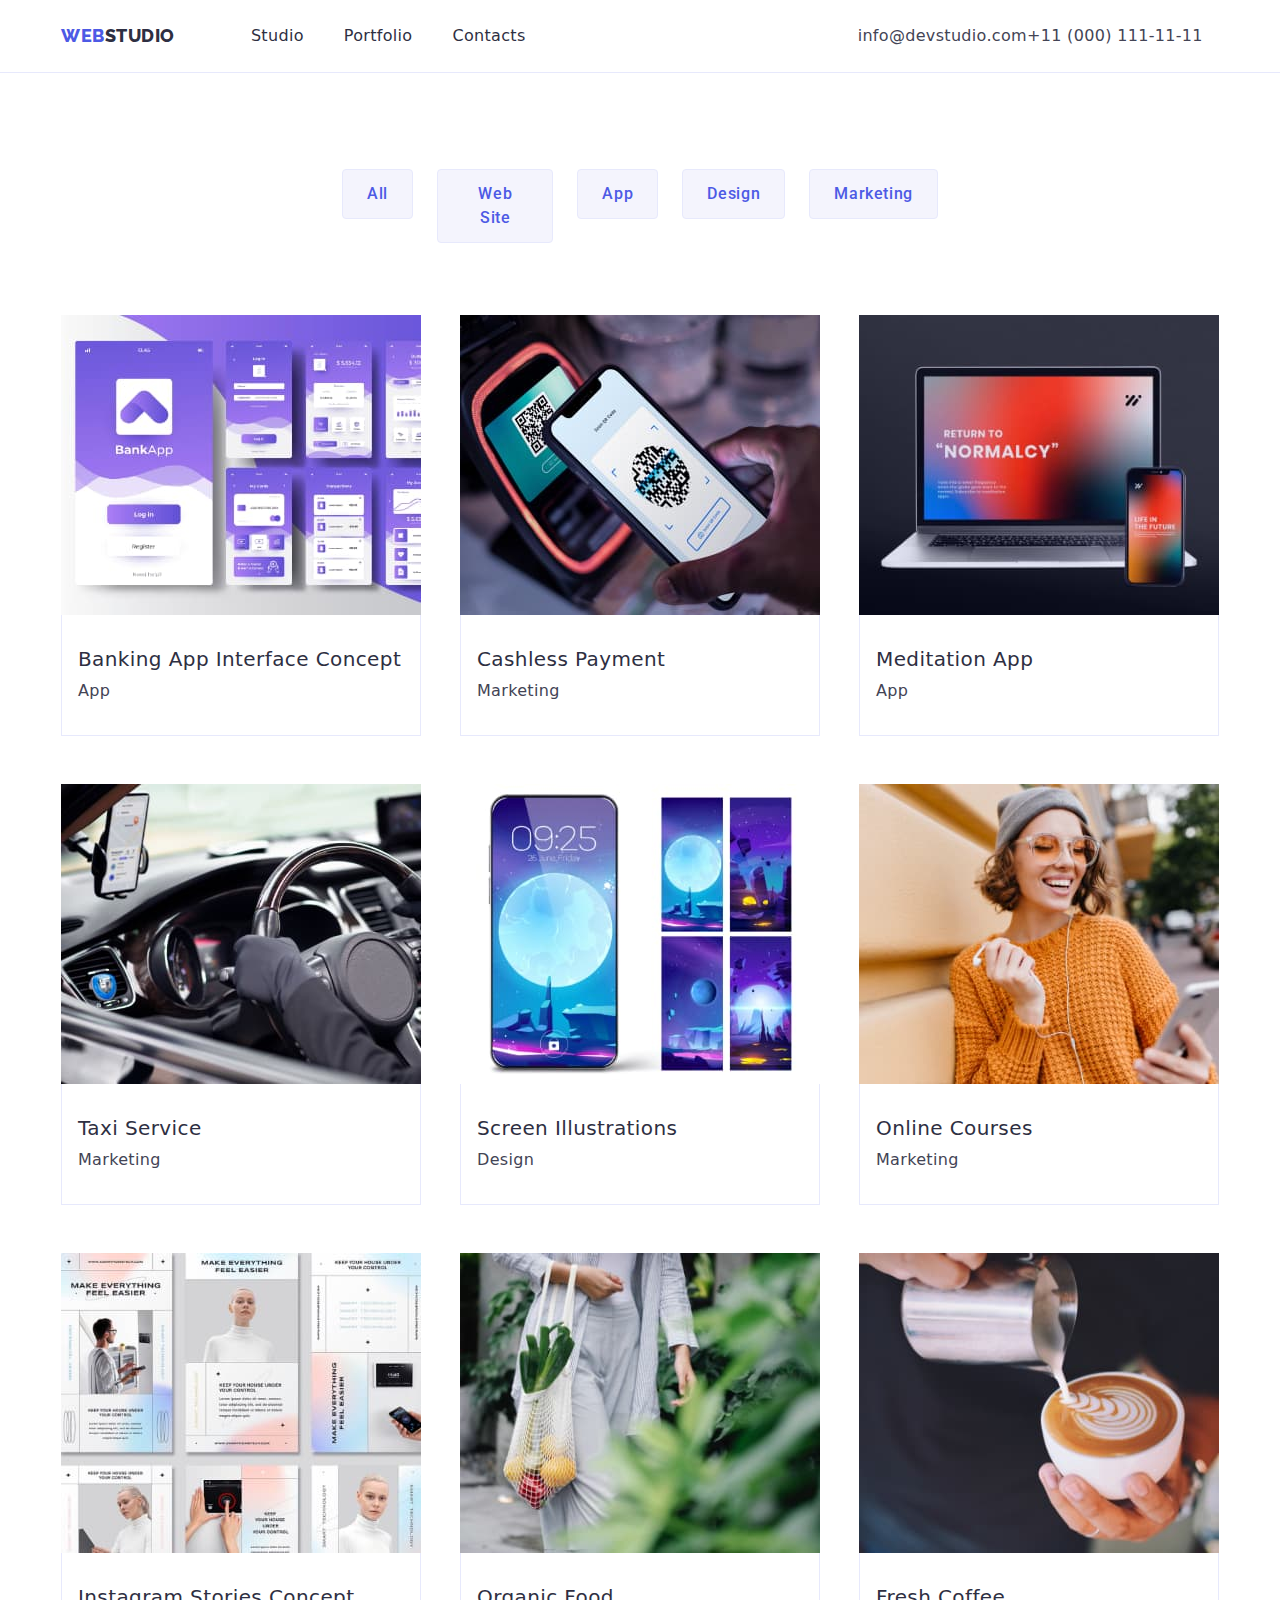
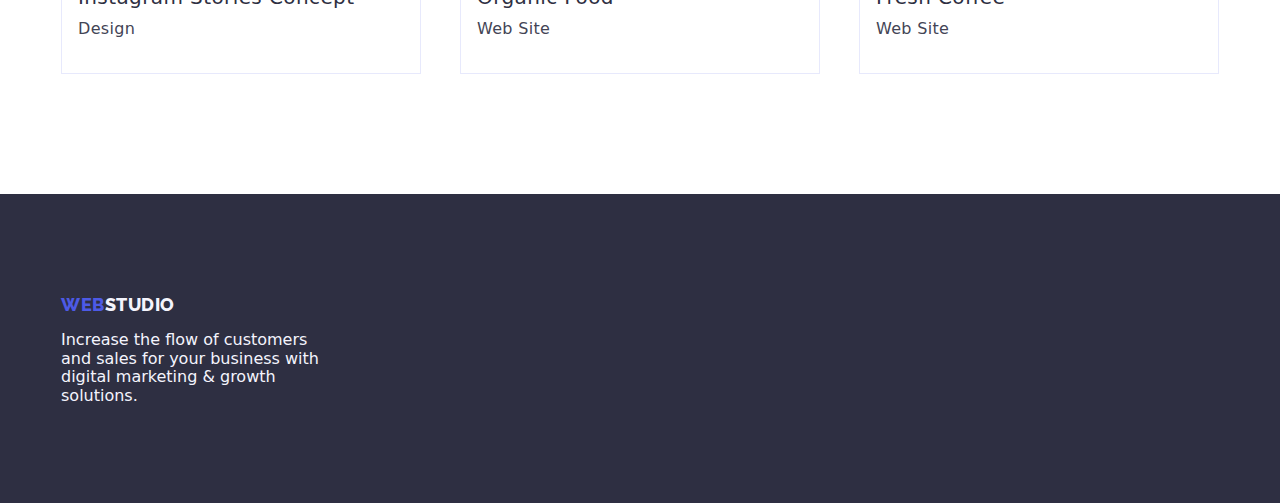
==== commit 9eb7dabc: "edin index portfolio styles" ====
--- a/portfolio.html
+++ b/portfolio.html
@@ -11,140 +11,146 @@
     <link href="https://fonts.googleapis.com/css2?family=Raleway:wght@800&family=Roboto:wght@400;500;700;900&display=swap" rel="stylesheet">
     
     <link rel="stylesheet" href="./css/styles.css">
-    <link rel="stylesheet" href="node_modules/modern-normalize/modern-normalize.css">
+    <link rel="stylesheet" href="https://cdn.jsdelivr.net/npm/modern-normalize@1.1.0/modern-normalize.css">
 </head>
 
-<body class="container">
+<body>
 
 <header class="page-header">
-    <nav class="main-nav">
-        <a class="logo-link link" href="./index.html">Web<span style="color: #2e2f42;">Studio</span></a>
+    <div class="container main-nav">
+        <nav class="main-nav">
+            <a class="logo-link link" href="./index.html">Web<span style="color: #2e2f42;">Studio</span></a>
 
-        <ul class="menu-list list">
-            <li class="menu-item"><a class="link menu-link" href="./index.html">Studio</a></li>
-            <li class="menu-item"><a class="link menu-link" href="./portfolio.html">Portfolio</a></li>
-            <li class="menu-item"><a class="link menu-link" href="">Contacts</a></li>
-        </ul>
-    </nav>
+            <ul class="menu-list list">
+                <li class="menu-item"><a class="link menu-link" href="./index.html">Studio</a></li>
+                <li class="menu-item"><a class="link menu-link" href="./portfolio.html">Portfolio</a></li>
+                <li class="menu-item"><a class="link menu-link" href="">Contacts</a></li>
+            </ul>
+        </nav>
 
-    <address class="addres-list">
-        <ul class="list-adress list">
-            <li><a class="link link-addres" href="mailto:info@devstudio.com">info@devstudio.com</a></li>
-            <li><a class="link link-addres" href="tel:+110001111111">+11 (000) 111-11-11</a></li>
-        </ul>
-    </address>
+        <address class="addres-list">
+            <ul class="list-adress list">
+                <li><a class="link link-addres" href="mailto:info@devstudio.com">info@devstudio.com</a></li>
+                <li><a class="link link-addres" href="tel:+110001111111">+11 (000) 111-11-11</a></li>
+            </ul>
+        </address>
 
+    </div>
 
 </header>
 
 
 
         <main>
-
-            <section class="main-port">
-
-                <h1 class="main-title" hidden>Portfolio</h1>
-
-                <ul class="list button-list">
-                    <li class="link link-buttons">
-                        <button type="button" class="but-port">All</button>
-                    </li>
-                    <li class="link link-buttons">
-                        <button type="button" class="but-port">Web Site</button>
-                    </li>
-                    <li class="link link-buttons">
-                        <button type="button" class="but-port">App</button>
-                    </li>
-                    <li class="link link-buttons">
-                        <button type="button" class="but-port">Design</button>
-                    </li>
-                    <li class="link link-buttons">
-                        <button type="button" class="but-port">Marketing</button>
-                    </li>
-                </ul>
-
-                <ul class="list list-port">
-                    
-                    <li class="link link-port">
-                        <a class="link" href="">
-                            <img src="./images/portfolio/bank.jpg" alt="bank-app" width="360" height="300">
-                            <h2 class="sub-title-text">Banking App Interface Concept</h2>
-                            <p class="par">App</p>
-                        </a>
-                    </li>                
-
-                    <li  class="link link-port">
-                        <a class="link" href="">
-                            <img src="./images/portfolio/payment.jpg" alt="nfc-pay" width="360" height="300">
-                            <h2 class="sub-title-text">Cashless Payment</h2>
-                            <p class="par">Marketing</p>
-                        </a>
-                    </li>
-
-                    <li class="link link-port">
-                        <a class="link" href="">
-                            <img src="./images/portfolio/laptop.jpg" alt="laptop" width="360" height="300">
-                            <h2 class="sub-title-text">Meditation App</h2>
-                            <p class="par">App</p>
-                        </a>
-                    </li>
-
-                    <li class="link link-port">
-                        <a class="link" href="">
-                            <img src="./images/portfolio/car.jpg" alt="car" width="360" height="300">
-                            <h2 class="sub-title-text">Taxi Service</h2>
-                            <p class="par">Marketing</p>
-                        </a>
-                    </li>
-
-                    <li class="link link-port">
-                        <a class="link" href="">
-                            <img src="./images/portfolio/screens.jpg" alt="screen" width="360" height="300">
-                            <h2 class="sub-title-text">Screen Illustrations</h2>
-                            <p class="par">Design</p>
-                        </a>
-                    </li>
-
-                    <li class="link link-port">
-                        <a class="link" href="">
-                            <img src="./images/portfolio/wooman.jpg" alt="wooman" width="360" height="300">
-                            <h2 class="sub-title-text">Online Courses</h2>
-                            <p class="par">Marketing</p>
-                        </a>
-                    </li>
-                    
-                    <li class="link link-port">
-                        <a class="link" href="">
-                            <img src="./images/portfolio/stories.jpg" alt="stories" width="360" height="300">
-                            <h2 class="sub-title-text">Instagram Stories Concept</h2>
-                            <p class="par">Design</p>
-                        </a>
-                    </li>
-
-                    <li class="link link-port">
-                        <a class="link" href="">
-                            <img src="./images/portfolio/food.jpg" alt="organic-food" width="360" height="300">
-                            <h2 class="sub-title-text">Organic Food</h2>
-                            <p class="par">Web Site</p>
-                        </a>
-                    </li>
-
-                    <li class="link link-port">
-                        <a class="link" href="">
-                            <img src="./images/portfolio/cofe.jpg" alt="cofee" width="360" height="300">
-                            <h2 class="sub-title-text">Fresh Coffee</h2>
-                            <p class="par">Web Site</p>
-                        </a>
-                    </li>
-                </ul>
-            </section>
+            <div class="container">
+                <section class="main-port">
+                
+                    <h1 class="main-title" hidden>Portfolio</h1>
+                
+                    <ul class="list button-list">
+                        <li class="link link-buttons">
+                            <button type="button" class="but-port">All</button>
+                        </li>
+                        <li class="link link-buttons">
+                            <button type="button" class="but-port">Web Site</button>
+                        </li>
+                        <li class="link link-buttons">
+                            <button type="button" class="but-port">App</button>
+                        </li>
+                        <li class="link link-buttons">
+                            <button type="button" class="but-port">Design</button>
+                        </li>
+                        <li class="link link-buttons">
+                            <button type="button" class="but-port">Marketing</button>
+                        </li>
+                    </ul>
+                
+                    <ul class="list list-port">
+                
+                        <li class="link link-port">
+                            <a class="link" href="">
+                                <img src="./images/portfolio/bank.jpg" alt="bank-app" width="360" height="300">
+                                <h2 class="sub-title-text sub-title-port">Banking App Interface Concept</h2>
+                                <p class="par par-port">App</p>
+                            </a>
+                        </li>
+                
+                        <li class="link link-port">
+                            <a class="link" href="">
+                                <img src="./images/portfolio/payment.jpg" alt="nfc-pay" width="360" height="300">
+                                <h2 class="sub-title-text sub-title-port">Cashless Payment</h2>
+                                <p class="par par-port">Marketing</p>
+                            </a>
+                        </li>
+                
+                        <li class="link link-port">
+                            <a class="link" href="">
+                                <img src="./images/portfolio/laptop.jpg" alt="laptop" width="360" height="300">
+                                <h2 class="sub-title-text sub-title-port">Meditation App</h2>
+                                <p class="par par-port">App</p>
+                            </a>
+                        </li>
+                
+                        <li class="link link-port">
+                            <a class="link" href="">
+                                <img src="./images/portfolio/car.jpg" alt="car" width="360" height="300">
+                                <h2 class="sub-title-text sub-title-port">Taxi Service</h2>
+                                <p class="par par-port">Marketing</p>
+                            </a>
+                        </li>
+                
+                        <li class="link link-port">
+                            <a class="link" href="">
+                                <img src="./images/portfolio/screens.jpg" alt="screen" width="360" height="300">
+                                <h2 class="sub-title-text sub-title-port">Screen Illustrations</h2>
+                                <p class="par par-port">Design</p>
+                            </a>
+                        </li>
+                
+                        <li class="link link-port">
+                            <a class="link" href="">
+                                <img src="./images/portfolio/wooman.jpg" alt="wooman" width="360" height="300">
+                                <h2 class="sub-title-text sub-title-port">Online Courses</h2>
+                                <p class="par par-port">Marketing</p>
+                            </a>
+                        </li>
+                
+                        <li class="link link-port">
+                            <a class="link" href="">
+                                <img src="./images/portfolio/stories.jpg" alt="stories" width="360" height="300">
+                                <h2 class="sub-title-text sub-title-port">Instagram Stories Concept</h2>
+                                <p class="par par-port">Design</p>
+                            </a>
+                        </li>
+                
+                        <li class="link link-port">
+                            <a class="link" href="">
+                                <img src="./images/portfolio/food.jpg" alt="organic-food" width="360" height="300">
+                                <h2 class="sub-title-text sub-title-port">Organic Food</h2>
+                                <p class="par par-port">Web Site</p>
+                            </a>
+                        </li>
+                
+                        <li class="link link-port">
+                            <a class="link" href="">
+                                <img src="./images/portfolio/cofe.jpg" alt="cofee" width="360" height="300">
+                                <h2 class="sub-title-text sub-title-port">Fresh Coffee</h2>
+                                <p class="par par-port">Web Site</p>
+                            </a>
+                        </li>
+                    </ul>
+                </section>
+            </div>
+            
 
         </main>
 
         <footer class="foot">
-            <a class="logo-link link" href="./index.html">Web<span class="logotext">Studio</span></a>
-            <p class="par-f">Increase the flow of customers and sales for your business with digital marketing & growth
-                solutions.</p>
+            <div class="container">
+                <a class="logo-link link logo-link-footer" href="./index.html">Web<span class="logotext">Studio</span></a>
+                <p class="par-f">Increase the flow of customers and sales for your business with digital marketing & growth
+                    solutions.</p>
+            </div>
         </footer>
 
     </body>
--- a/css/styles.css
+++ b/css/styles.css
@@ -1,14 +1,36 @@
+h1,
+h2,
+h3,
+h4,
+p {
+    margin-top: 0;
+    margin-bottom: 0;
+}
+
+ul,ol {
+    margin-top: 0;
+    margin-bottom: 0;
+    padding-left: 0;
+}
+
+img {
+    display: block;
+}
+
 .list {
     list-style: none;
+    margin: 0px;
+    padding: 0px;
 } 
 
 .link {
-text-decoration: none;
+    text-decoration: none;
 }
 
 .container {
-height: 1158px;
-
+    width: 1158px;
+    margin-left: auto;
+    margin-right: auto;
 }
 
 body {
@@ -19,11 +41,14 @@
 .page-header { 
     display: flex;
     align-items: center;
+    padding-top: 24px;
+    padding-bottom: 24px;  
+    border-bottom: 1px solid #E7E9FC;
 }
 
 .main-nav {
     display: flex;
-    
+    align-items: center;
 }
 
 
@@ -36,11 +61,6 @@
     letter-spacing: 0.03em;
     text-transform: uppercase;
     color: #4D5AE5;
-    width: 115px;
-    height: 24px;
-    margin: 24px 0px 24px 156px;
-    margin-right: 76px;
-    margin-left: 156px;
 }
 
 .logo-text {
@@ -49,12 +69,9 @@
 
 .menu-list {
     display: flex;
-    margin: auto;
-    width: 261px;
-    height: 24px;
-    padding: 24px 0px 24px 76px;
     align-self: center;
-    }
+    margin-left: 76px;
+}
 
 
 .menu-item {
@@ -81,7 +98,7 @@
 
 .addres-list {
     font-style: normal;
-    display: flex;    
+    display: flex;
     margin-left: 332px;
 }
 
@@ -95,7 +112,6 @@
     line-height: 1.5;
     letter-spacing: 0.02em;
     color: #434455;
-    ;
 }
 
 .link-addres:hover,
@@ -105,34 +121,31 @@
 
 .hero {
     background-color: #2e2f42;
-    height: 600px;
-    width: 1440px;
-
 }
 
 .main-title {
     font-size: 56px;
     line-height: 1.07;
-    text-align: center;
     letter-spacing: 0.02em;
     color: #ffffff;
-    height: 120px;
-    width: 496px;
+    width: 511px;
+    margin: 0 auto 48px;
     padding-top: 188px;
-    padding-left: 472px;
 }
 
 .order-btn {
     font-family: "Roboto", sans-serif;
+    background-color: #4D5AE5;
     font-weight: 500;
     font-size: 16px;
     line-height: 1.5;
     letter-spacing: 0.04em;
     color: #ffffff;
     cursor: pointer;
-    background: #4D5AE5;
-    margin-top: 48px;
-    margin-left: 636px;
+    padding: 16px 32px 16px 32px ;
+    border-radius: 4px;
+    border: 0px;    
+    margin: 0px 456px 188px 456px;
 }
 
 .order-btn:hover,
@@ -141,10 +154,7 @@
 }
 
 .section-list {
-    padding-left: 156px;
-    padding-top: 120px;
-    height: 104px;
-    width: 1128px;
+margin-top: 120px;
 }
 
 .future-list {
@@ -152,7 +162,6 @@
 }
 
 .future-list-item {
-    width: 264px;
 }
 
 .future-list-item:not(:last-child) {
@@ -160,9 +169,9 @@
 }
 
 .pic-section {
-    height: 412px;
-    width: 1128px;
-    padding-top: 120px;
+    margin-top: 120px;
+    margin-left: auto;
+    margin-right: auto;
 }
 
 
@@ -176,8 +185,8 @@
     }
 
 .sub-title-pic {
-    width: 324px;
-    margin-left: 559px;
+    margin-left: auto;
+    margin-right: auto;
 }
 
 .sub-title-text {
@@ -192,12 +201,10 @@
 .pic-list{
     display: flex;
     margin-top: 72px;
-    padding-left: 156px;
 }
 
 .pic-list-item {
-    width: 360px;
-    height: 300px;
+
 }
 
 .pic-list-item:not(:last-child) {
@@ -214,21 +221,17 @@
 
 .section-team {
     background-color: #F4F4FD;
-    width: 1440px;
-    height: 732px;
+    margin-top: 120px;
+    padding-bottom: 120px;
 }
 
 .sub-title-team {
-    height: 40px;
-    width: 163px;
     padding-top: 120px;
-    padding-left: 639px;
 }
 
 .list-team {
     display: flex;
-    padding-left: 156px;
-    margin: 0px;
+    margin-top: 72px;
 }
 
 .list-team-item {
@@ -241,16 +244,13 @@
     margin-right: 24px;
 }
 
-.foot {
+.foot {    
+    padding-top: 100px;
+    padding-bottom: 100px;
     background-color: #2e2f42;
-    width: 1440px;
-    height: 210px;
-    padding-top: 100px;
 }
 
 .logo-link-footer {
-    margin-left: 156px;
-    margin-top: 100px;
     height: auto;
     width: auto;
 }
@@ -263,7 +263,6 @@
     color: #f4f4fd;
     width: 264px;
     height: 72px;
-    margin-left: 156px;
     margin-top: 16px;
 }
 
@@ -276,6 +275,13 @@
     color: #4d5ae5;
     cursor: pointer;
     background-color: #F4F4FD;
+    border-radius: 4px;
+    border: 1px solid #E7E9FC;
+    padding: 12px 24px 12px 24px;
+}
+
+.main-port {
+    padding-bottom: 120px;
 }
 
 .but-port:hover,
@@ -286,10 +292,10 @@
 
 .button-list {
     display: flex;
-    margin: 0px;
-    padding: 96px;
-    margin-left: 427px;
-
+    padding-top: 96px;
+    padding-bottom: 72px;
+    margin-left: 281px;
+    margin-right: 281px;
 }
 
 .link-buttons:not(:last-child) {
@@ -298,12 +304,24 @@
 
 .list-port {
     display: flex;
-    width: 1128px;    
-    padding-left: 156px;
-    padding-top: 72px;
-    margin: 0px;
     flex-wrap: wrap;
     justify-content: space-between;    
+}
+
+.par-port {
+    padding-left: 16px;
+    padding-top: 8px;
+    padding-bottom: 32px;
+    border-bottom : 1px solid #E7E9FC;
+    border-left: 1px solid #E7E9FC;
+    border-right: 1px solid #E7E9FC;
+}
+
+.sub-title-port {
+    padding-left: 16px;
+    padding-top: 32px;
+    border-left: 1px solid #E7E9FC;
+    border-right: 1px solid #E7E9FC;
 }
 
 .link-port:not(:nth-last-child(-n + 3)) {
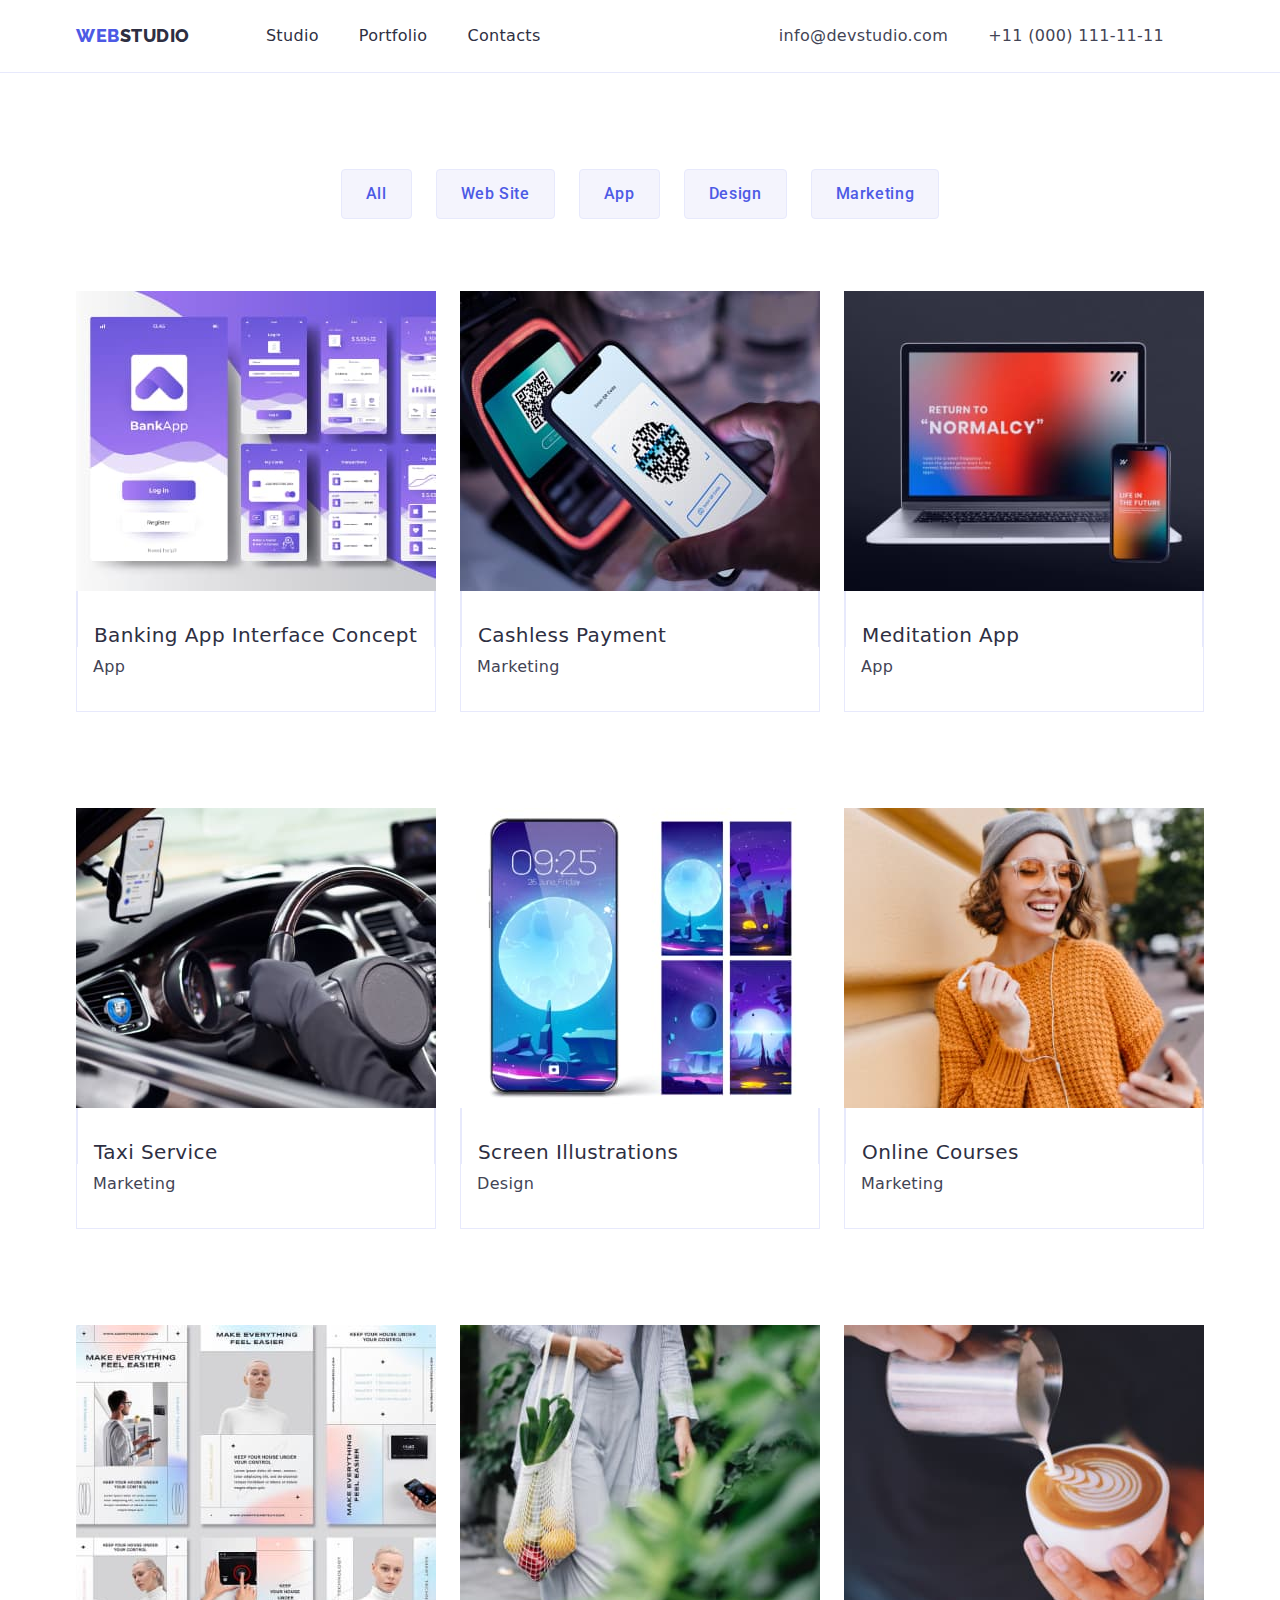
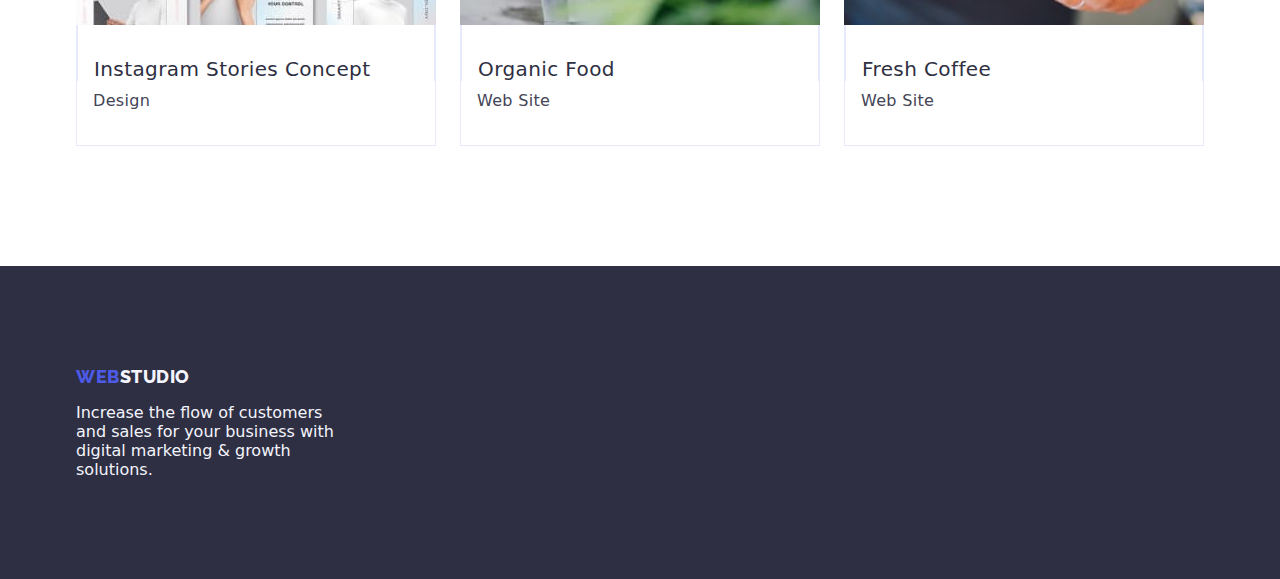
==== commit 2f9a106a: "edit index portfolio styles" ====
--- a/portfolio.html
+++ b/portfolio.html
@@ -41,10 +41,9 @@
 
 
 
-        <main>
-            <div class="container">
-                <section class="main-port">
-                
+        <main>           
+            <section class="main-port">
+                <div class="container">
                     <h1 class="main-title" hidden>Portfolio</h1>
                 
                     <ul class="list button-list">
@@ -70,77 +69,96 @@
                         <li class="link link-port">
                             <a class="link" href="">
                                 <img src="./images/portfolio/bank.jpg" alt="bank-app" width="360" height="300">
-                                <h2 class="sub-title-text sub-title-port">Banking App Interface Concept</h2>
-                                <p class="par par-port">App</p>
+                                <div class="link-list-port">
+                                    <h2 class="sub-title-text sub-title-port">Banking App Interface Concept</h2>
+                                    <p class="par par-port">App</p>
+                                </div>
                             </a>
                         </li>
                 
                         <li class="link link-port">
                             <a class="link" href="">
                                 <img src="./images/portfolio/payment.jpg" alt="nfc-pay" width="360" height="300">
-                                <h2 class="sub-title-text sub-title-port">Cashless Payment</h2>
-                                <p class="par par-port">Marketing</p>
+                                <div class="link-list-port">
+                                    <h2 class="sub-title-text sub-title-port">Cashless Payment</h2>
+                                    <p class="par par-port">Marketing</p>
+                                </div>
                             </a>
                         </li>
                 
                         <li class="link link-port">
                             <a class="link" href="">
                                 <img src="./images/portfolio/laptop.jpg" alt="laptop" width="360" height="300">
-                                <h2 class="sub-title-text sub-title-port">Meditation App</h2>
-                                <p class="par par-port">App</p>
+                                <div class="link-list-port">
+                                    <h2 class="sub-title-text sub-title-port">Meditation App</h2>
+                                    <p class="par par-port">App</p>
+                                </div>
                             </a>
                         </li>
                 
                         <li class="link link-port">
                             <a class="link" href="">
                                 <img src="./images/portfolio/car.jpg" alt="car" width="360" height="300">
-                                <h2 class="sub-title-text sub-title-port">Taxi Service</h2>
-                                <p class="par par-port">Marketing</p>
+                                <div class="link-list-port">
+                                    <h2 class="sub-title-text sub-title-port">Taxi Service</h2>
+                                    <p class="par par-port">Marketing</p>
+                                </div>
                             </a>
                         </li>
                 
                         <li class="link link-port">
                             <a class="link" href="">
                                 <img src="./images/portfolio/screens.jpg" alt="screen" width="360" height="300">
-                                <h2 class="sub-title-text sub-title-port">Screen Illustrations</h2>
-                                <p class="par par-port">Design</p>
+                                <div class="link-list-port">
+                                    <h2 class="sub-title-text sub-title-port">Screen Illustrations</h2>
+                                    <p class="par par-port">Design</p>
+                                </div>
                             </a>
                         </li>
                 
                         <li class="link link-port">
                             <a class="link" href="">
                                 <img src="./images/portfolio/wooman.jpg" alt="wooman" width="360" height="300">
-                                <h2 class="sub-title-text sub-title-port">Online Courses</h2>
-                                <p class="par par-port">Marketing</p>
+                                <div class="link-list-port">
+                                    <h2 class="sub-title-text sub-title-port">Online Courses</h2>
+                                    <p class="par par-port">Marketing</p>
+                                </div>
                             </a>
                         </li>
                 
                         <li class="link link-port">
                             <a class="link" href="">
                                 <img src="./images/portfolio/stories.jpg" alt="stories" width="360" height="300">
-                                <h2 class="sub-title-text sub-title-port">Instagram Stories Concept</h2>
-                                <p class="par par-port">Design</p>
+                                <div class="link-list-port">
+                                    <h2 class="sub-title-text sub-title-port">Instagram Stories Concept</h2>
+                                    <p class="par par-port">Design</p>
+                                </div>
                             </a>
                         </li>
                 
                         <li class="link link-port">
                             <a class="link" href="">
                                 <img src="./images/portfolio/food.jpg" alt="organic-food" width="360" height="300">
-                                <h2 class="sub-title-text sub-title-port">Organic Food</h2>
-                                <p class="par par-port">Web Site</p>
+                                <div class="link-list-port">
+                                    <h2 class="sub-title-text sub-title-port">Organic Food</h2>
+                                    <p class="par par-port">Web Site</p>
+                                </div>
                             </a>
                         </li>
                 
                         <li class="link link-port">
                             <a class="link" href="">
                                 <img src="./images/portfolio/cofe.jpg" alt="cofee" width="360" height="300">
-                                <h2 class="sub-title-text sub-title-port">Fresh Coffee</h2>
-                                <p class="par par-port">Web Site</p>
+                                <div class="link-list-port">
+                                    <h2 class="sub-title-text sub-title-port">Fresh Coffee</h2>
+                                    <p class="par par-port">Web Site</p>
+                                </div>
                             </a>
                         </li>
                     </ul>
-                </section>
-            </div>
+                </div>
+            </section>
+            
             
 
         </main>
--- a/css/styles.css
+++ b/css/styles.css
@@ -31,6 +31,9 @@
     width: 1158px;
     margin-left: auto;
     margin-right: auto;
+    padding-left: 15px;
+    padding-right: 15px;
+
 }
 
 body {
@@ -49,6 +52,7 @@
 .main-nav {
     display: flex;
     align-items: center;
+    margin-right: auto;
 }
 
 
@@ -71,6 +75,7 @@
     display: flex;
     align-self: center;
     margin-left: 76px;
+    
 }
 
 
@@ -99,7 +104,6 @@
 .addres-list {
     font-style: normal;
     display: flex;
-    margin-left: 332px;
 }
 
 .list-adress {
@@ -112,6 +116,7 @@
     line-height: 1.5;
     letter-spacing: 0.02em;
     color: #434455;
+    margin-right: 40px;
 }
 
 .link-addres:hover,
@@ -121,6 +126,9 @@
 
 .hero {
     background-color: #2e2f42;
+    padding-top: 188px;
+    padding-bottom: 188px;
+    text-align: center;
 }
 
 .main-title {
@@ -130,7 +138,6 @@
     color: #ffffff;
     width: 511px;
     margin: 0 auto 48px;
-    padding-top: 188px;
 }
 
 .order-btn {
@@ -145,7 +152,6 @@
     padding: 16px 32px 16px 32px ;
     border-radius: 4px;
     border: 0px;    
-    margin: 0px 456px 188px 456px;
 }
 
 .order-btn:hover,
@@ -154,7 +160,7 @@
 }
 
 .section-list {
-margin-top: 120px;
+padding-top: 132px;
 }
 
 .future-list {
@@ -169,9 +175,7 @@
 }
 
 .pic-section {
-    margin-top: 120px;
-    margin-left: auto;
-    margin-right: auto;
+    padding-top: 108px;
 }
 
 
@@ -195,7 +199,7 @@
     line-height: 1.2;
     letter-spacing: 0.02em;
     color: #2e2f42;
-    
+    margin-bottom: 8px;
 }
 
 .pic-list{
@@ -221,12 +225,14 @@
 
 .section-team {
     background-color: #F4F4FD;
-    margin-top: 120px;
     padding-bottom: 120px;
+    padding-top: 120px;
 }
 
 .sub-title-team {
-    padding-top: 120px;
+    padding-top: 32px;
+    padding-bottom: 32px;
+    text-align: center;
 }
 
 .list-team {
@@ -262,8 +268,8 @@
 .par-f {
     color: #f4f4fd;
     width: 264px;
-    height: 72px;
     margin-top: 16px;
+    line-height: normal;
 }
 
 .but-port {
@@ -292,34 +298,36 @@
 
 .button-list {
     display: flex;
-    padding-top: 96px;
-    padding-bottom: 72px;
-    margin-left: 281px;
-    margin-right: 281px;
+    margin-top: 96px;
+    margin-bottom: 72px;
+    justify-content: center;
 }
 
 .link-buttons:not(:last-child) {
     margin-right: 24px;
 }
 
+.link-list-port{
+    border-bottom: 1px solid #E7E9FC;
+    border-left: 1px solid #E7E9FC;
+    border-right: 1px solid #E7E9FC;
+}
+
 .list-port {
     display: flex;
     flex-wrap: wrap;
-    justify-content: space-between;    
+    gap: 48px 24px;
 }
 
 .par-port {
     padding-left: 16px;
-    padding-top: 8px;
     padding-bottom: 32px;
-    border-bottom : 1px solid #E7E9FC;
-    border-left: 1px solid #E7E9FC;
-    border-right: 1px solid #E7E9FC;
 }
 
 .sub-title-port {
     padding-left: 16px;
     padding-top: 32px;
+    margin-bottom: 8px;
     border-left: 1px solid #E7E9FC;
     border-right: 1px solid #E7E9FC;
 }
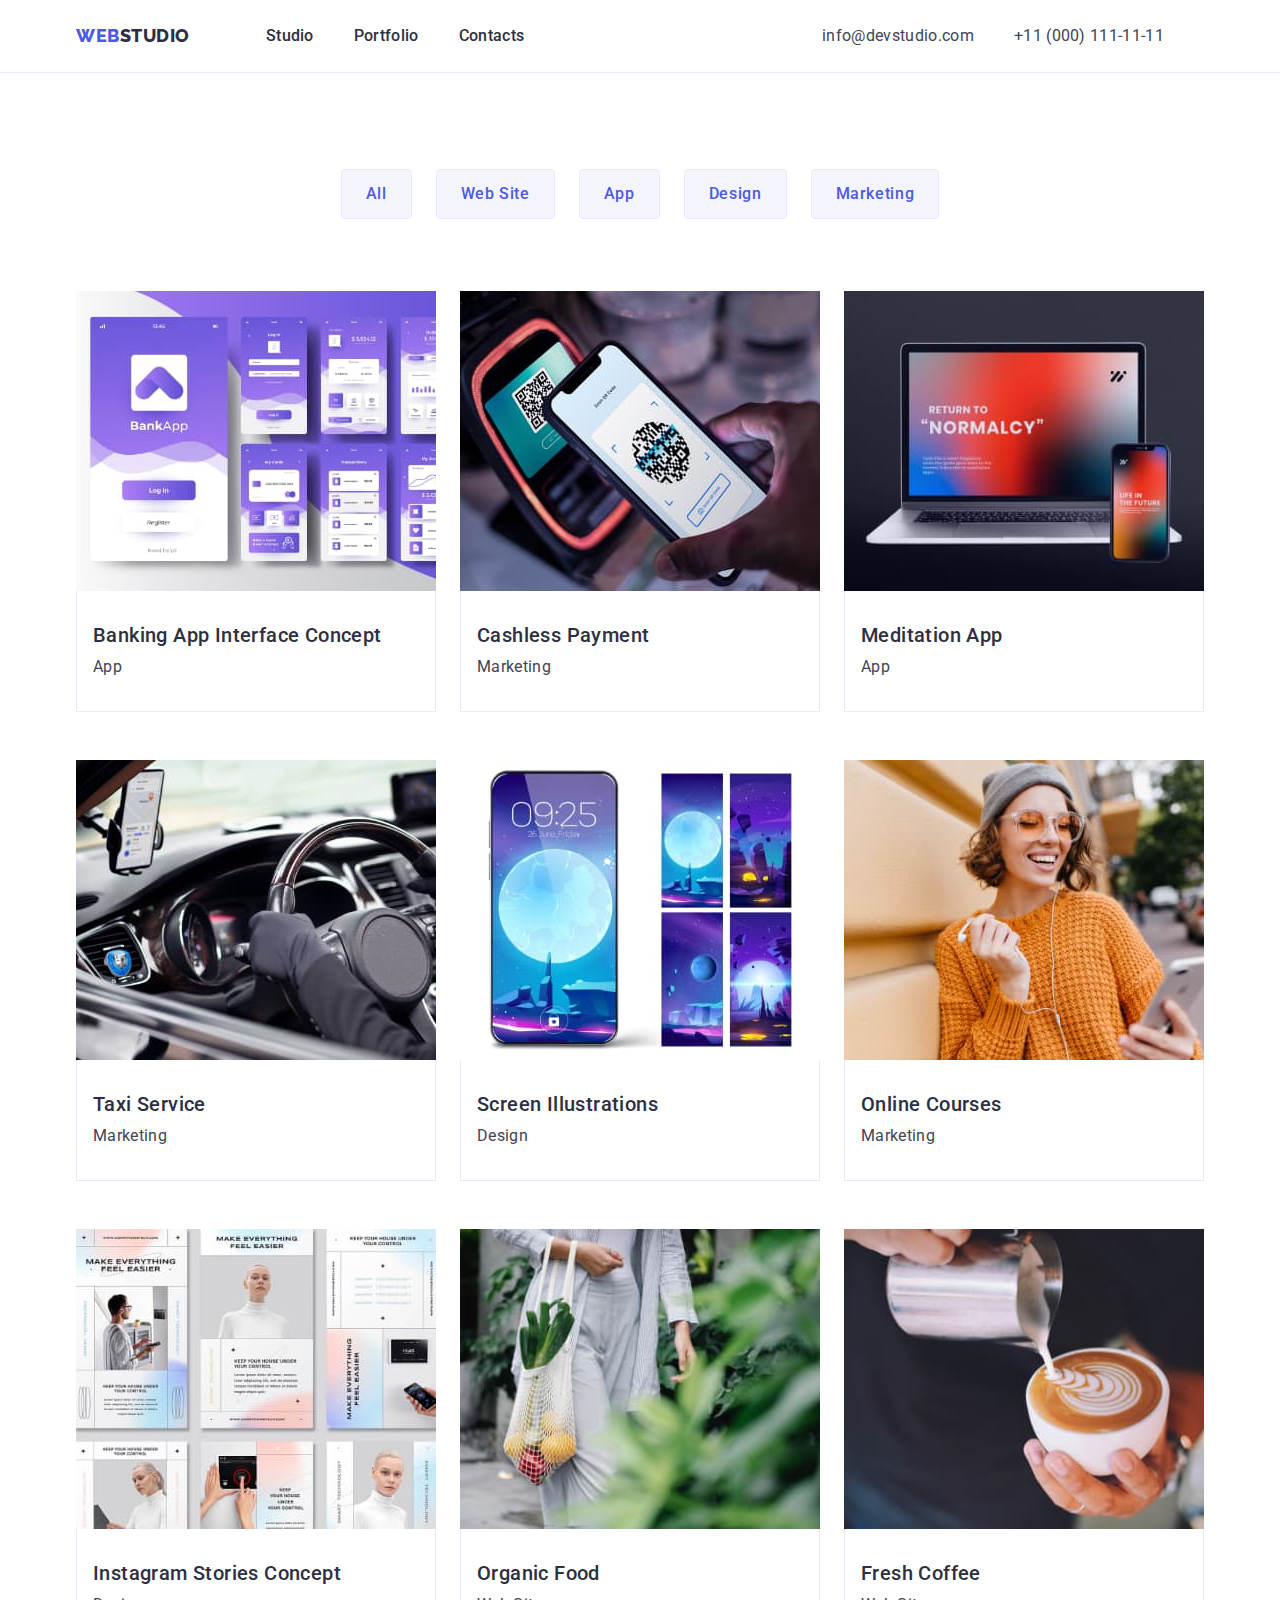
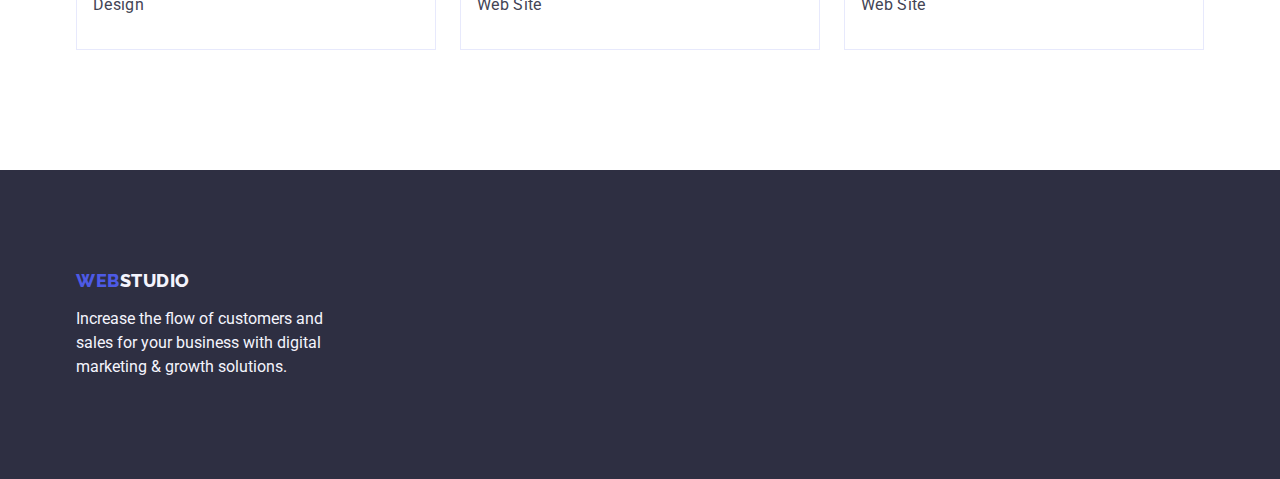
==== commit 12a33e5c: "edit styles index portfolio" ====
--- a/portfolio.html
+++ b/portfolio.html
@@ -5,13 +5,11 @@
     <meta http-equiv="X-UA-Compatible" content="IE=edge">
     <meta name="viewport" content="width=device-width, initial-scale=1.0">
     <title>Document</title>
-
     <link rel="preconnect" href="https://fonts.googleapis.com">
     <link rel="preconnect" href="https://fonts.gstatic.com" crossorigin>
     <link href="https://fonts.googleapis.com/css2?family=Raleway:wght@800&family=Roboto:wght@400;500;700;900&display=swap" rel="stylesheet">
-    
+    <link rel="stylesheet" href="https://cdn.jsdelivr.net/npm/modern-normalize@1.1.0/modern-normalize.css">
     <link rel="stylesheet" href="./css/styles.css">
-    <link rel="stylesheet" href="https://cdn.jsdelivr.net/npm/modern-normalize@1.1.0/modern-normalize.css">
 </head>
 
 <body>
--- a/css/styles.css
+++ b/css/styles.css
@@ -167,15 +167,13 @@
     display: flex;
 }
 
-.future-list-item {
-}
-
 .future-list-item:not(:last-child) {
     margin-right: 24px;
 }
 
 .pic-section {
-    padding-top: 108px;
+    padding-top: 120px;
+    padding-bottom: 120px;
 }
 
 
@@ -207,10 +205,6 @@
     margin-top: 72px;
 }
 
-.pic-list-item {
-
-}
-
 .pic-list-item:not(:last-child) {
     margin-right: 24px;
 }
@@ -269,7 +263,7 @@
     color: #f4f4fd;
     width: 264px;
     margin-top: 16px;
-    line-height: normal;
+    line-height: 1.5;
 }
 
 .but-port {
@@ -288,6 +282,7 @@
 
 .main-port {
     padding-bottom: 120px;
+    padding-top: 96px;
 }
 
 .but-port:hover,
@@ -298,7 +293,6 @@
 
 .button-list {
     display: flex;
-    margin-top: 96px;
     margin-bottom: 72px;
     justify-content: center;
 }
@@ -308,6 +302,7 @@
 }
 
 .link-list-port{
+    padding: 32px 16px;
     border-bottom: 1px solid #E7E9FC;
     border-left: 1px solid #E7E9FC;
     border-right: 1px solid #E7E9FC;
@@ -319,19 +314,7 @@
     gap: 48px 24px;
 }
 
-.par-port {
-    padding-left: 16px;
-    padding-bottom: 32px;
-}
-
 .sub-title-port {
-    padding-left: 16px;
-    padding-top: 32px;
     margin-bottom: 8px;
-    border-left: 1px solid #E7E9FC;
-    border-right: 1px solid #E7E9FC;
-}
-
-.link-port:not(:nth-last-child(-n + 3)) {
-    margin-bottom: 48px;
-}+}
+
